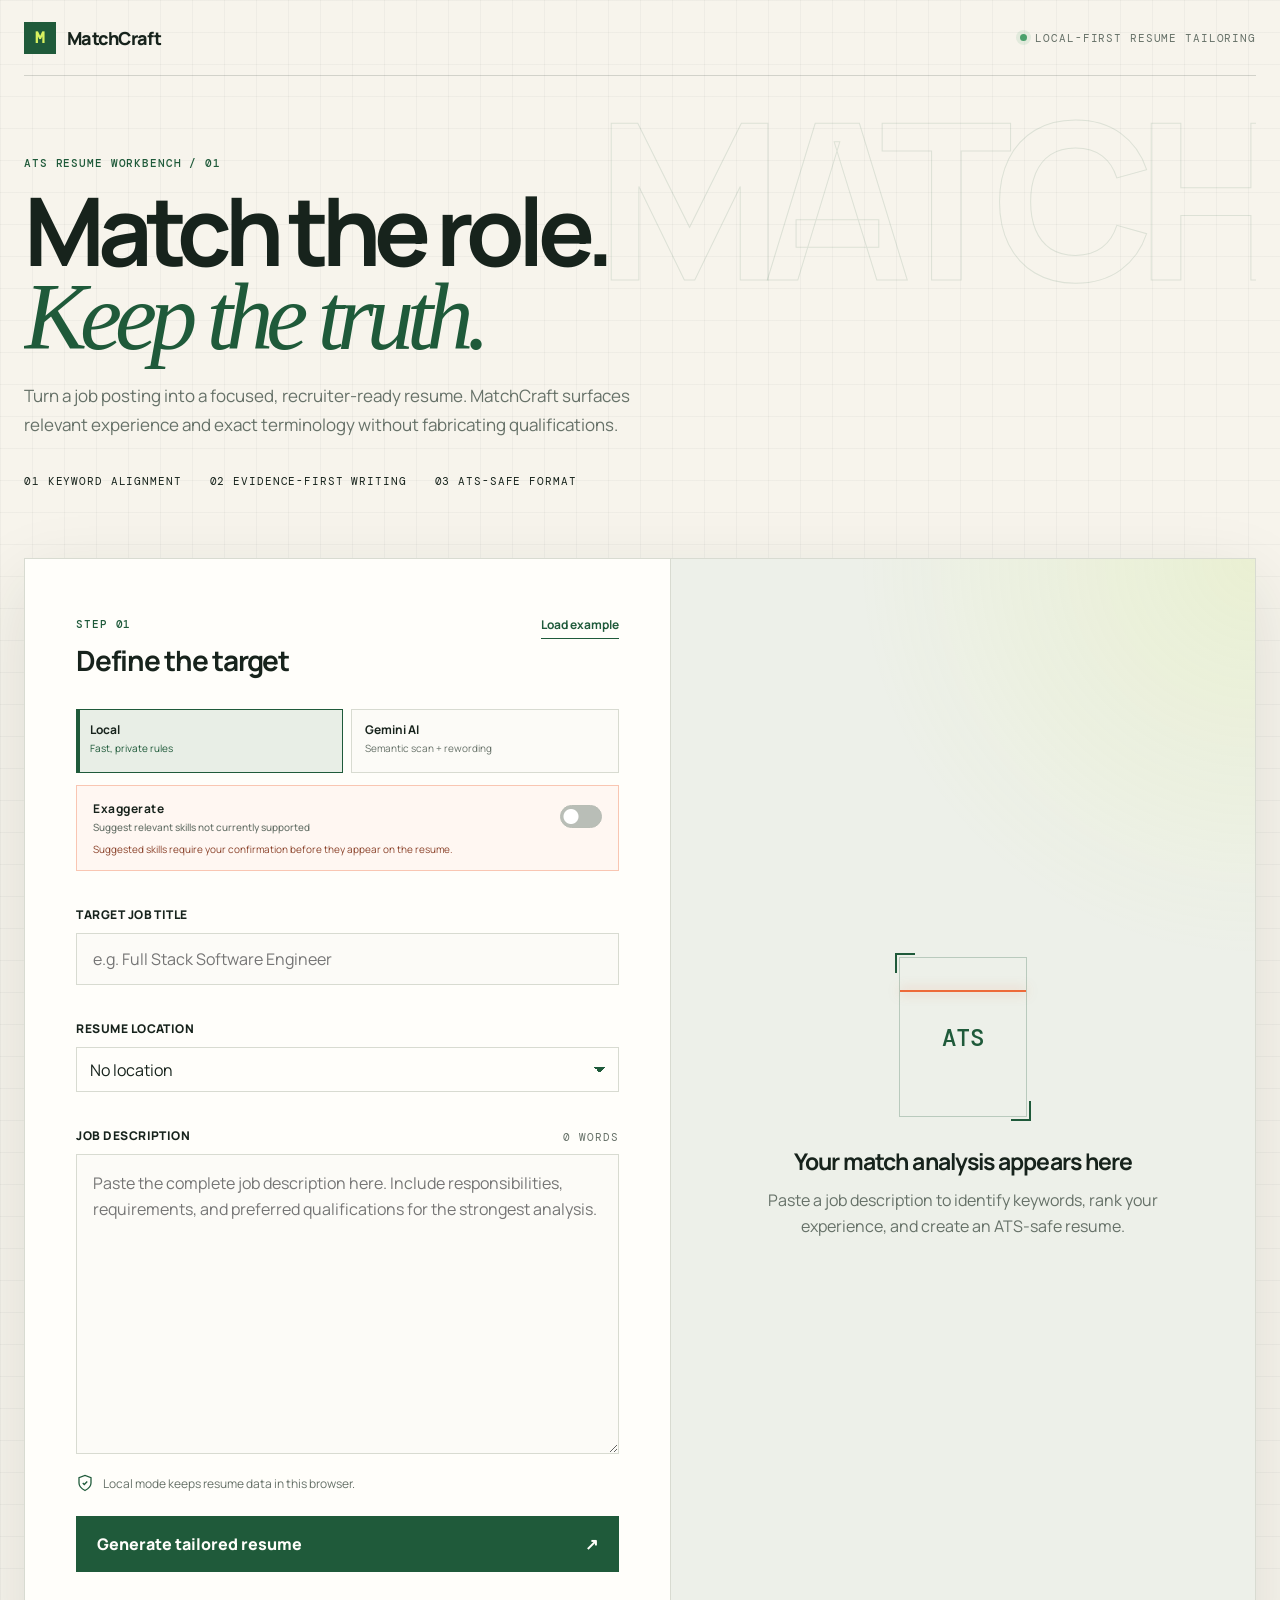
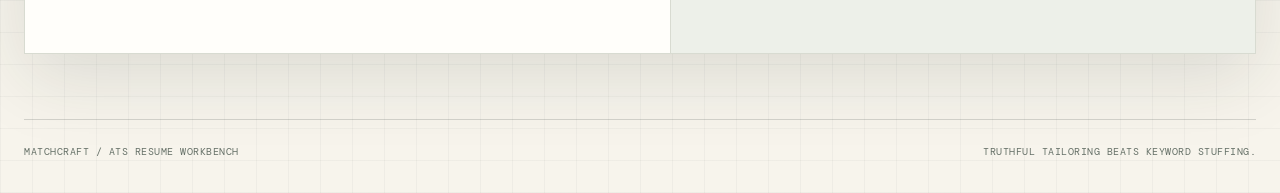
==== index.html @ 311fa711 "skills revamped" ====
<!doctype html>
<html lang="en">
  <head>
    <meta charset="UTF-8" />
    <meta name="viewport" content="width=device-width, initial-scale=1.0" />
    <meta
      name="description"
      content="Create a truthful, ATS-friendly resume tailored to a pasted job description."
    />
    <title>MatchCraft Resume</title>
    <link rel="preconnect" href="https://fonts.googleapis.com" />
    <link rel="preconnect" href="https://fonts.gstatic.com" crossorigin />
    <link
      href="https://fonts.googleapis.com/css2?family=DM+Mono:wght@400;500&family=Manrope:wght@400;500;600;700;800&display=swap"
      rel="stylesheet"
    />
    <link rel="stylesheet" href="styles.css?v=20260619-16" />
  </head>
  <body>
    <header class="site-header">
      <a class="brand" href="#" aria-label="MatchCraft home">
        <span class="brand-mark">M</span>
        <span>MatchCraft</span>
      </a>
      <div class="header-note">
        <span class="status-dot"></span>
        Local-first resume tailoring
      </div>
    </header>

    <main>
      <section class="hero">
        <div class="eyebrow">ATS RESUME WORKBENCH / 01</div>
        <h1>Match the role.<br /><em>Keep the truth.</em></h1>
        <p>
          Turn a job posting into a focused, recruiter-ready resume. MatchCraft
          surfaces relevant experience and exact terminology without fabricating
          qualifications.
        </p>
        <div class="hero-proof" aria-label="Product principles">
          <span>01 Keyword alignment</span>
          <span>02 Evidence-first writing</span>
          <span>03 ATS-safe format</span>
        </div>
      </section>

      <section class="workspace" aria-label="Resume tailoring workspace">
        <aside class="input-panel">
          <div class="panel-heading">
            <div>
              <span class="step-number">STEP 01</span>
              <h2>Define the target</h2>
            </div>
            <button id="loadExample" class="text-button" type="button">
              Load example
            </button>
          </div>

          <div class="mode-selector" role="radiogroup" aria-label="Tailoring mode">
            <button
              class="mode-option active"
              id="localMode"
              type="button"
              role="radio"
              aria-checked="true"
            >
              <strong>Local</strong>
              <span>Fast, private rules</span>
            </button>
            <button
              class="mode-option"
              id="geminiMode"
              type="button"
              role="radio"
              aria-checked="false"
            >
              <strong>Gemini AI</strong>
              <span>Semantic scan + rewording</span>
            </button>
          </div>

          <div class="gemini-settings" id="geminiSettings" hidden>
            <div class="gemini-heading">
              <span>Gemini 3.5 Flash with automatic fallback</span>
              <a
                href="https://aistudio.google.com/app/apikey"
                target="_blank"
                rel="noreferrer"
              >
                Get API key
              </a>
            </div>
            <label for="geminiApiKey">Gemini API key</label>
            <div class="api-key-row">
              <input
                id="geminiApiKey"
                type="password"
                placeholder="Paste your API key"
                autocomplete="off"
              />
              <button id="toggleApiKey" class="key-toggle" type="button">
                Show
              </button>
            </div>
            <p>
              Used for this tab only and sent directly to Google. Do not use
              client-side keys in a publicly deployed app.
            </p>
          </div>

          <div class="exaggerate-control">
            <label class="switch-row" for="exaggerateMode">
              <span>
                <strong>Exaggerate</strong>
                <small>Suggest relevant skills not currently supported</small>
              </span>
              <input
                id="exaggerateMode"
                type="checkbox"
                role="switch"
                aria-describedby="exaggerateNote"
              />
            </label>
            <p id="exaggerateNote">
              Suggested skills require your confirmation before they appear on
              the resume.
            </p>
          </div>

          <label for="targetTitle">Target job title</label>
          <input
            id="targetTitle"
            type="text"
            placeholder="e.g. Full Stack Software Engineer"
            autocomplete="off"
          />

          <label for="resumeLocation">Resume location</label>
          <select id="resumeLocation">
            <option value="">No location</option>
            <option value="Minneapolis, MN">Minneapolis, MN</option>
            <option value="Jordan, MN 55352">Jordan, MN 55352</option>
            <option value="19988 Berkshire Ave. Jordan, MN 55352">
              19988 Berkshire Ave. Jordan, MN 55352
            </option>
          </select>

          <div class="label-row">
            <label for="jobDescription">Job description</label>
            <span id="wordCount">0 words</span>
          </div>
          <textarea
            id="jobDescription"
            placeholder="Paste the complete job description here. Include responsibilities, requirements, and preferred qualifications for the strongest analysis."
          ></textarea>

          <div class="privacy-note">
            <svg viewBox="0 0 24 24" aria-hidden="true">
              <path
                d="M12 22s8-4 8-10V5l-8-3-8 3v7c0 6 8 10 8 10Z"
                fill="none"
                stroke="currentColor"
                stroke-width="1.7"
              />
              <path
                d="m9 12 2 2 4-4"
                fill="none"
                stroke="currentColor"
                stroke-width="1.7"
              />
            </svg>
            <span id="privacyText">Local mode keeps resume data in this browser.</span>
          </div>

          <button id="generateButton" class="primary-button" type="button">
            <span id="generateButtonLabel">Generate tailored resume</span>
            <span aria-hidden="true">↗</span>
          </button>
          <p id="inputError" class="input-error" role="alert"></p>
        </aside>

        <section class="results-panel" id="resultsPanel">
          <div class="empty-state" id="emptyState">
            <div class="scanner">
              <div class="scanner-line"></div>
              <span>ATS</span>
            </div>
            <h2>Your match analysis appears here</h2>
            <p>Paste a job description to identify keywords, rank your experience, and create an ATS-safe resume.</p>
          </div>

          <div class="results-content" id="resultsContent" hidden>
            <div class="results-topbar">
              <div>
                <span class="step-number">STEP 02</span>
                <h2>Match report</h2>
              </div>
              <span class="generated-badge" id="generatedBadge">Generated locally</span>
            </div>

            <div class="score-card">
              <div class="score-ring" id="scoreRing">
                <div>
                  <strong id="scoreValue">0</strong>
                  <span>/ 100</span>
                </div>
              </div>
              <div class="score-copy">
                <span id="scoreLabel" class="score-label">Strong match</span>
                <h3>Estimated ATS alignment</h3>
                <p id="scoreSummary"></p>
              </div>
            </div>

            <div class="metric-grid" id="metricGrid"></div>

            <div class="keyword-section">
              <div class="section-title-row">
                <h3>Keyword coverage</h3>
                <span id="coverageCount"></span>
              </div>
              <div class="keyword-group">
                <span class="keyword-label matched">Matched</span>
                <div class="keyword-list" id="matchedKeywords"></div>
              </div>
              <div class="keyword-group">
                <span class="keyword-label missing">Verify before adding</span>
                <div class="keyword-list" id="missingKeywords"></div>
              </div>
              <p class="truth-note">
                Missing terms are not inserted automatically. Add them only when
                they accurately describe your experience.
              </p>
            </div>

            <div class="stretch-panel" id="stretchPanel" hidden>
              <span class="keyword-label missing">Exaggerate mode</span>
              <h3>Confirm additional skills</h3>
              <p>
                These skills appear in the job description but are not supported
                by the current resume. Select only skills you can truthfully
                discuss in an interview.
              </p>
              <div
                class="stretch-candidates"
                id="stretchCandidates"
                aria-label="Unverified skill suggestions"
              ></div>
              <button id="applyStretchSkills" class="secondary-button" type="button">
                Apply confirmed skills
              </button>
            </div>

            <div class="keyword-database-prompt" id="keywordDatabasePrompt" hidden>
              <div class="database-prompt-heading">
                <div>
                  <span class="keyword-label database">Teach MatchCraft</span>
                  <h3>Add keywords to the database?</h3>
                </div>
                <button
                  id="dismissKeywordPrompt"
                  class="dismiss-button"
                  type="button"
                  aria-label="Dismiss keyword suggestions"
                >
                  &times;
                </button>
              </div>
              <p>
                These terms are not in the current keyword database. Select the
                meaningful skills or tools you want MatchCraft to recognize in
                future job descriptions.
              </p>
              <div
                class="keyword-suggestions"
                id="keywordSuggestions"
                aria-label="Suggested keywords"
              ></div>
              <label class="custom-keyword-label" for="customKeyword">
                Add a different keyword
              </label>
              <div class="custom-keyword-row">
                <input
                  id="customKeyword"
                  type="text"
                  placeholder="e.g. Kubernetes, Azure"
                  autocomplete="off"
                />
                <button id="saveKeywords" class="database-button" type="button">
                  Add selected
                </button>
              </div>
              <p class="database-note">
                Saved only in this browser. Adding a term does not claim it as a
                resume skill.
              </p>
            </div>
          </div>
        </section>
      </section>

      <section class="resume-section" id="resumeSection" hidden>
        <div class="resume-toolbar">
          <div>
            <span class="step-number">STEP 03</span>
            <h2>Review the tailored resume</h2>
            <p>Automatically fills one US Letter page with the most relevant content.</p>
          </div>
          <div class="toolbar-actions">
            <button id="copyButton" class="secondary-button" type="button">
              Copy text
            </button>
            <button id="downloadButton" class="secondary-button" type="button">
              Download .txt
            </button>
            <button id="printButton" class="primary-button compact" type="button">
              Download text PDF
            </button>
          </div>
        </div>
        <article
          id="resumePreview"
          class="resume-paper"
          contenteditable="true"
          spellcheck="true"
          aria-label="Editable tailored resume"
        ></article>
      </section>
    </main>

    <footer>
      <span>MatchCraft / ATS Resume Workbench</span>
      <span>Truthful tailoring beats keyword stuffing.</span>
    </footer>

    <div class="toast" id="toast" role="status" aria-live="polite"></div>

    <script src="app.js?v=20260619-16"></script>
  </body>
</html>
---- styles.css ----
:root {
  --ink: #17231c;
  --muted: #667168;
  --paper: #f7f4ec;
  --white: #fffefa;
  --line: #d8dbd1;
  --green: #1f5a3a;
  --green-bright: #d8f160;
  --orange: #ed6a3a;
  --pale-green: #e8eee6;
  --shadow: 0 24px 70px rgba(27, 43, 33, 0.12);
}

* {
  box-sizing: border-box;
}

html {
  scroll-behavior: smooth;
}

body {
  margin: 0;
  color: var(--ink);
  background:
    linear-gradient(rgba(23, 35, 28, 0.035) 1px, transparent 1px),
    linear-gradient(90deg, rgba(23, 35, 28, 0.035) 1px, transparent 1px),
    var(--paper);
  background-size: 32px 32px;
  font-family: "Manrope", sans-serif;
}

button,
input,
select,
textarea {
  font: inherit;
}

button {
  cursor: pointer;
}

.site-header {
  width: min(1400px, calc(100% - 48px));
  height: 76px;
  margin: 0 auto;
  display: flex;
  align-items: center;
  justify-content: space-between;
  border-bottom: 1px solid rgba(23, 35, 28, 0.16);
}

.brand {
  display: flex;
  align-items: center;
  gap: 11px;
  color: var(--ink);
  text-decoration: none;
  font-size: 18px;
  font-weight: 800;
  letter-spacing: -0.04em;
}

.brand-mark {
  width: 32px;
  height: 32px;
  display: grid;
  place-items: center;
  color: var(--green-bright);
  background: var(--green);
  font-family: "DM Mono", monospace;
  font-size: 16px;
}

.header-note,
.eyebrow,
.step-number,
.hero-proof,
.generated-badge,
.keyword-label,
.section-title-row span,
.label-row span {
  font-family: "DM Mono", monospace;
  font-size: 11px;
  letter-spacing: 0.08em;
  text-transform: uppercase;
}

select {
  width: 100%;
  height: 45px;
  padding: 0 42px 0 13px;
  color: var(--ink);
  background:
    linear-gradient(45deg, transparent 50%, var(--green) 50%) calc(100% - 18px) 19px / 6px 6px no-repeat,
    linear-gradient(135deg, var(--green) 50%, transparent 50%) calc(100% - 12px) 19px / 6px 6px no-repeat,
    var(--white);
  border: 1px solid var(--line);
  border-radius: 0;
  appearance: none;
}

select:focus {
  outline: 2px solid rgba(31, 90, 58, 0.22);
  outline-offset: 1px;
  border-color: var(--green);
}

.header-note {
  display: flex;
  align-items: center;
  gap: 8px;
  color: var(--muted);
}

.status-dot {
  width: 7px;
  height: 7px;
  border-radius: 50%;
  background: #4aa06b;
  box-shadow: 0 0 0 4px rgba(74, 160, 107, 0.12);
}

main {
  width: min(1400px, calc(100% - 48px));
  margin: 0 auto;
}

.hero {
  position: relative;
  padding: 80px 0 70px;
  overflow: hidden;
}

.hero::after {
  content: "MATCH";
  position: absolute;
  right: -20px;
  top: 12px;
  z-index: -1;
  color: transparent;
  -webkit-text-stroke: 1px rgba(31, 90, 58, 0.12);
  font-size: clamp(100px, 17vw, 250px);
  font-weight: 800;
  letter-spacing: -0.09em;
  line-height: 1;
}

.eyebrow,
.step-number {
  color: var(--green);
  font-weight: 500;
}

.hero h1 {
  max-width: 850px;
  margin: 18px 0 22px;
  font-size: clamp(55px, 7.4vw, 112px);
  line-height: 0.88;
  letter-spacing: -0.075em;
}

.hero h1 em {
  color: var(--green);
  font-family: Georgia, serif;
  font-weight: 400;
}

.hero > p {
  max-width: 660px;
  margin: 0;
  color: var(--muted);
  font-size: 17px;
  line-height: 1.7;
}

.hero-proof {
  display: flex;
  gap: 28px;
  margin-top: 35px;
  color: var(--ink);
}

.workspace {
  display: grid;
  grid-template-columns: minmax(0, 1.05fr) minmax(430px, 0.95fr);
  min-height: 700px;
  background: var(--white);
  border: 1px solid var(--line);
  box-shadow: var(--shadow);
}

.input-panel,
.results-panel {
  padding: clamp(28px, 4vw, 58px);
}

.input-panel {
  border-right: 1px solid var(--line);
}

.panel-heading,
.results-topbar,
.section-title-row,
.label-row,
.resume-toolbar {
  display: flex;
  align-items: flex-start;
  justify-content: space-between;
  gap: 20px;
}

h2,
h3,
p {
  margin-top: 0;
}

.panel-heading h2,
.results-topbar h2,
.resume-toolbar h2 {
  margin: 8px 0 0;
  font-size: 28px;
  letter-spacing: -0.045em;
}

.text-button {
  padding: 5px 0;
  border: 0;
  border-bottom: 1px solid var(--green);
  color: var(--green);
  background: transparent;
  font-size: 12px;
  font-weight: 700;
}

.mode-selector {
  display: grid;
  grid-template-columns: 1fr 1fr;
  gap: 8px;
  margin-top: 30px;
}

.mode-option {
  min-height: 64px;
  padding: 11px 13px;
  display: flex;
  align-items: flex-start;
  flex-direction: column;
  gap: 3px;
  color: var(--muted);
  text-align: left;
  background: #fcfbf7;
  border: 1px solid var(--line);
}

.mode-option strong {
  color: var(--ink);
  font-size: 12px;
}

.mode-option span {
  font-size: 10px;
}

.mode-option.active {
  color: var(--green);
  background: var(--pale-green);
  border-color: var(--green);
  box-shadow: inset 3px 0 0 var(--green);
}

.gemini-settings {
  margin-top: 12px;
  padding: 16px;
  background: #eef2e9;
  border: 1px solid var(--line);
}

.gemini-heading {
  display: flex;
  align-items: center;
  justify-content: space-between;
  font-family: "DM Mono", monospace;
  font-size: 10px;
  letter-spacing: 0.06em;
  text-transform: uppercase;
}

.gemini-heading a {
  color: var(--green);
}

.gemini-settings label {
  margin-top: 15px;
}

.gemini-settings p {
  margin: 8px 0 0;
  color: var(--muted);
  font-size: 10px;
  line-height: 1.5;
}

.api-key-row {
  display: grid;
  grid-template-columns: 1fr auto;
}

.api-key-row input {
  height: 45px;
}

.key-toggle {
  min-width: 60px;
  color: var(--green);
  background: var(--white);
  border: 1px solid var(--line);
  border-left: 0;
  font-size: 10px;
  font-weight: 800;
  text-transform: uppercase;
}

.exaggerate-control {
  margin-top: 12px;
  padding: 14px 16px;
  background: #fff7f2;
  border: 1px solid rgba(237, 106, 58, 0.35);
}

.switch-row {
  margin: 0;
  display: flex;
  align-items: center;
  justify-content: space-between;
  gap: 18px;
  text-transform: none;
}

.switch-row span {
  display: grid;
  gap: 3px;
}

.switch-row strong {
  color: var(--ink);
  font-size: 12px;
}

.switch-row small {
  color: var(--muted);
  font-size: 10px;
  font-weight: 500;
  letter-spacing: 0;
}

.switch-row input {
  width: 42px;
  height: 23px;
  margin: 0;
  appearance: none;
  flex: 0 0 auto;
  border-radius: 999px;
  border: 1px solid #b8bdb5;
  background: #d8dcd5;
  box-shadow: inset 0 0 0 3px #fff;
  transition: background 140ms ease, border-color 140ms ease;
}

.switch-row input:checked {
  border-color: var(--orange);
  background:
    radial-gradient(circle at calc(100% - 10px) 50%, white 0 7px, transparent 8px),
    var(--orange);
  box-shadow: none;
}

.switch-row input:not(:checked) {
  background:
    radial-gradient(circle at 10px 50%, white 0 7px, transparent 8px),
    #b9beb7;
  box-shadow: none;
}

.exaggerate-control > p {
  margin: 8px 0 0;
  color: #8b432b;
  font-size: 10px;
  line-height: 1.45;
}

.primary-button:disabled {
  cursor: wait;
  opacity: 0.65;
  transform: none;
  box-shadow: none;
}

label {
  display: block;
  margin: 35px 0 10px;
  font-size: 12px;
  font-weight: 800;
  letter-spacing: 0.04em;
  text-transform: uppercase;
}

.label-row {
  align-items: end;
}

.label-row span {
  padding-bottom: 10px;
  color: var(--muted);
}

input,
textarea {
  width: 100%;
  border: 1px solid var(--line);
  border-radius: 0;
  outline: none;
  color: var(--ink);
  background: #fcfbf7;
  transition: border-color 160ms ease, box-shadow 160ms ease;
}

input {
  height: 52px;
  padding: 0 16px;
}

textarea {
  min-height: 300px;
  padding: 16px;
  resize: vertical;
  line-height: 1.6;
}

input:focus,
textarea:focus {
  border-color: var(--green);
  box-shadow: 0 0 0 3px rgba(31, 90, 58, 0.09);
}

.privacy-note {
  display: flex;
  align-items: center;
  gap: 9px;
  margin: 15px 0 24px;
  color: var(--muted);
  font-size: 12px;
}

.privacy-note svg {
  width: 18px;
  color: var(--green);
}

.primary-button,
.secondary-button {
  border: 1px solid var(--ink);
  font-weight: 800;
  transition: transform 150ms ease, box-shadow 150ms ease, background 150ms ease;
}

.primary-button {
  width: 100%;
  min-height: 56px;
  padding: 0 20px;
  display: flex;
  align-items: center;
  justify-content: space-between;
  color: var(--white);
  background: var(--green);
  border-color: var(--green);
}

.primary-button:hover,
.secondary-button:hover {
  transform: translateY(-2px);
  box-shadow: 5px 5px 0 var(--green-bright);
}

.primary-button.compact {
  width: auto;
  min-height: 45px;
  gap: 12px;
}

.input-error {
  min-height: 20px;
  margin: 10px 0 0;
  color: #a53023;
  font-size: 12px;
}

.results-panel {
  position: relative;
  background:
    radial-gradient(circle at 100% 0, rgba(216, 241, 96, 0.16), transparent 32%),
    #edf0e9;
}

.empty-state {
  height: 100%;
  min-height: 580px;
  display: flex;
  flex-direction: column;
  align-items: center;
  justify-content: center;
  text-align: center;
}

.empty-state h2 {
  margin: 28px 0 10px;
  font-size: 23px;
  letter-spacing: -0.04em;
}

.empty-state p {
  max-width: 390px;
  color: var(--muted);
  line-height: 1.65;
}

.scanner {
  position: relative;
  width: 128px;
  height: 160px;
  display: grid;
  place-items: center;
  border: 1px solid rgba(31, 90, 58, 0.25);
  color: var(--green);
  background:
    linear-gradient(90deg, transparent 49%, rgba(31, 90, 58, 0.08) 50%, transparent 51%),
    linear-gradient(transparent 49%, rgba(31, 90, 58, 0.08) 50%, transparent 51%);
  background-size: 24px 24px;
  font-family: "DM Mono", monospace;
  font-size: 24px;
  font-weight: 500;
}

.scanner::before,
.scanner::after {
  content: "";
  position: absolute;
  width: 18px;
  height: 18px;
  border-color: var(--green);
}

.scanner::before {
  left: -5px;
  top: -5px;
  border-left: 2px solid;
  border-top: 2px solid;
}

.scanner::after {
  right: -5px;
  bottom: -5px;
  border-right: 2px solid;
  border-bottom: 2px solid;
}

.scanner-line {
  position: absolute;
  left: 0;
  top: 20%;
  width: 100%;
  height: 2px;
  background: var(--orange);
  box-shadow: 0 0 12px rgba(237, 106, 58, 0.5);
  animation: scan 2.4s ease-in-out infinite alternate;
}

@keyframes scan {
  to {
    top: 80%;
  }
}

.generated-badge {
  padding: 7px 9px;
  color: var(--green);
  border: 1px solid rgba(31, 90, 58, 0.3);
}

.score-card {
  margin: 32px 0 20px;
  padding: 22px;
  display: flex;
  align-items: center;
  gap: 24px;
  background: var(--white);
  border: 1px solid var(--line);
}

.score-ring {
  --score: 0;
  position: relative;
  flex: 0 0 112px;
  width: 112px;
  height: 112px;
  display: grid;
  place-items: center;
  border-radius: 50%;
  background: conic-gradient(var(--green) calc(var(--score) * 1%), #dde2d8 0);
}

.score-ring::before {
  content: "";
  position: absolute;
  width: 88px;
  height: 88px;
  border-radius: 50%;
  background: var(--white);
}

.score-ring div {
  z-index: 1;
  display: flex;
  align-items: baseline;
}

.score-ring strong {
  font-size: 34px;
  letter-spacing: -0.06em;
}

.score-ring span {
  color: var(--muted);
  font-size: 11px;
}

.score-label {
  display: inline-block;
  margin-bottom: 8px;
  padding: 4px 8px;
  color: var(--green);
  background: var(--green-bright);
  font-family: "DM Mono", monospace;
  font-size: 10px;
  font-weight: 500;
  text-transform: uppercase;
}

.score-copy h3 {
  margin-bottom: 7px;
  font-size: 18px;
}

.score-copy p {
  margin: 0;
  color: var(--muted);
  font-size: 12px;
  line-height: 1.55;
}

.metric-grid {
  display: grid;
  grid-template-columns: 1fr 1fr;
  gap: 10px;
}

.metric {
  padding: 16px;
  background: rgba(255, 254, 250, 0.72);
  border: 1px solid var(--line);
}

.metric-top {
  display: flex;
  align-items: center;
  justify-content: space-between;
  margin-bottom: 10px;
  font-size: 11px;
  font-weight: 800;
}

.metric-bar {
  height: 4px;
  overflow: hidden;
  background: #dce0d8;
}

.metric-bar span {
  display: block;
  height: 100%;
  background: var(--green);
}

.keyword-section {
  margin-top: 30px;
}

.section-title-row {
  align-items: center;
}

.section-title-row h3 {
  margin-bottom: 0;
  font-size: 16px;
}

.section-title-row span {
  color: var(--muted);
}

.keyword-group {
  margin-top: 18px;
}

.keyword-label {
  display: block;
  margin-bottom: 9px;
}

.keyword-label.matched {
  color: var(--green);
}

.keyword-label.missing {
  color: #a64b2b;
}

.keyword-list {
  display: flex;
  flex-wrap: wrap;
  gap: 7px;
}

.keyword-chip {
  padding: 6px 9px;
  color: var(--ink);
  background: var(--white);
  border: 1px solid var(--line);
  font-family: "DM Mono", monospace;
  font-size: 10px;
}

.keyword-chip.missing {
  color: #8b432b;
  border-color: rgba(237, 106, 58, 0.4);
  background: #fff7f2;
}

.truth-note {
  margin: 18px 0 0;
  color: var(--muted);
  font-size: 11px;
  line-height: 1.6;
}

.stretch-panel {
  margin-top: 24px;
  padding: 18px;
  background: #fff7f2;
  border: 1px solid rgba(237, 106, 58, 0.42);
}

.stretch-panel h3 {
  margin: 6px 0 8px;
  font-size: 16px;
}

.stretch-panel > p {
  margin: 0 0 14px;
  color: var(--muted);
  font-size: 11px;
  line-height: 1.55;
}

.stretch-candidates {
  margin-bottom: 14px;
  display: flex;
  flex-wrap: wrap;
  gap: 8px;
}

.stretch-option {
  position: relative;
  margin: 0;
  text-transform: none;
}

.stretch-option input {
  position: absolute;
  width: 1px;
  height: 1px;
  opacity: 0;
}

.stretch-option span {
  display: block;
  padding: 7px 10px;
  color: #8b432b;
  background: white;
  border: 1px solid rgba(237, 106, 58, 0.4);
  font-family: "DM Mono", monospace;
  font-size: 10px;
}

.stretch-option input:checked + span {
  color: white;
  background: #a64b2b;
  border-color: #a64b2b;
}

.stretch-option input:focus-visible + span {
  outline: 2px solid var(--orange);
  outline-offset: 2px;
}

.keyword-database-prompt {
  margin-top: 28px;
  padding: 20px;
  color: var(--white);
  background: var(--green);
  border: 1px solid var(--green);
  box-shadow: 5px 5px 0 var(--green-bright);
}

.database-prompt-heading {
  display: flex;
  align-items: flex-start;
  justify-content: space-between;
  gap: 20px;
}

.database-prompt-heading h3 {
  margin: 6px 0 0;
  font-size: 17px;
}

.keyword-label.database {
  color: var(--green-bright);
}

.dismiss-button {
  padding: 0;
  color: var(--white);
  background: transparent;
  border: 0;
  font-family: "DM Mono", monospace;
  font-size: 25px;
  line-height: 1;
}

.keyword-database-prompt > p {
  margin: 12px 0 16px;
  color: rgba(255, 254, 250, 0.75);
  font-size: 11px;
  line-height: 1.6;
}

.keyword-suggestions {
  display: flex;
  flex-wrap: wrap;
  gap: 8px;
}

.keyword-option {
  position: relative;
  display: block;
  margin: 0;
}

.keyword-option input {
  position: absolute;
  width: 1px;
  height: 1px;
  opacity: 0;
}

.keyword-option span {
  display: block;
  padding: 7px 10px;
  color: var(--white);
  background: rgba(255, 255, 255, 0.08);
  border: 1px solid rgba(255, 255, 255, 0.28);
  font-family: "DM Mono", monospace;
  font-size: 10px;
  transition: color 140ms ease, background 140ms ease, border-color 140ms ease;
}

.keyword-option input:checked + span {
  color: var(--ink);
  background: var(--green-bright);
  border-color: var(--green-bright);
}

.keyword-option input:focus-visible + span {
  outline: 2px solid var(--white);
  outline-offset: 2px;
}

.custom-keyword-label {
  margin: 18px 0 7px;
  color: rgba(255, 254, 250, 0.76);
  font-size: 10px;
}

.custom-keyword-row {
  display: grid;
  grid-template-columns: 1fr auto;
  gap: 8px;
}

.custom-keyword-row input {
  height: 42px;
  color: var(--ink);
  background: var(--white);
}

.database-button {
  min-height: 42px;
  padding: 0 14px;
  color: var(--ink);
  background: var(--green-bright);
  border: 1px solid var(--green-bright);
  font-size: 11px;
  font-weight: 800;
}

.keyword-database-prompt .database-note {
  margin: 10px 0 0;
  font-size: 10px;
}

.resume-section {
  padding: 100px 0 40px;
}

.resume-toolbar {
  margin-bottom: 24px;
  align-items: end;
}

.resume-toolbar p {
  margin: 7px 0 0;
  color: var(--muted);
  font-size: 13px;
}

.toolbar-actions {
  display: flex;
  gap: 10px;
}

.secondary-button {
  min-height: 45px;
  padding: 0 17px;
  color: var(--ink);
  background: var(--white);
}

.resume-paper {
  width: min(8.5in, 100%);
  height: 11in;
  margin: 0 auto;
  padding: 0.45in 0.5in;
  overflow: visible;
  outline: none;
  color: #111;
  background: white;
  border: 1px solid #d7d7d7;
  box-shadow: var(--shadow);
  font-family: Arial, sans-serif;
  font-size: 9.5pt;
  line-height: 1.22;
}

.resume-paper:focus {
  box-shadow: 0 0 0 3px rgba(31, 90, 58, 0.18), var(--shadow);
}

.resume-name {
  margin: 0;
  text-align: center;
  font-size: 19pt;
  letter-spacing: 0.02em;
  text-transform: uppercase;
}

.resume-contact {
  margin: 2px 0 7px;
  text-align: center;
  font-size: 8.5pt;
}

.resume-paper h2 {
  margin: 7px 0 2px;
  padding-bottom: 1px;
  border-bottom: 1.5px solid #111;
  font-size: 10pt;
  letter-spacing: 0.05em;
  text-transform: uppercase;
}

.resume-paper .projects-note {
  font-size: 7.5pt;
  font-weight: 400;
  letter-spacing: 0;
  text-transform: none;
}

.resume-paper h3 {
  margin: 3px 0 0;
  display: flex;
  justify-content: space-between;
  gap: 16px;
  font-size: 9.5pt;
}

.resume-paper .subline {
  margin: 0 0 1px;
  display: flex;
  justify-content: space-between;
  font-style: italic;
}

.resume-paper ul {
  margin: 1px 0 3px 15px;
  padding: 0;
}

.resume-paper li {
  margin-bottom: 1px;
}

.resume-paper .skills-line,
.resume-paper .summary {
  margin: 1px 0;
}

.resume-entry,
.optional-section {
  break-inside: avoid;
  page-break-inside: avoid;
}

.resume-overflow {
  outline: 2px solid #a64b2b;
}

.resume-section.is-fitting {
  visibility: hidden;
}

.resume-paper.resume-density-compact {
  padding: 0.4in 0.45in;
  font-size: 9.25pt;
  line-height: 1.18;
}

.resume-paper.resume-density-compact h2 {
  margin-top: 6px;
}

.resume-paper.resume-density-compact ul {
  margin-bottom: 2px;
}

.resume-paper.resume-density-emergency {
  padding: 0.35in 0.42in;
  font-size: 8.75pt;
  line-height: 1.15;
}

.resume-paper.resume-density-emergency .resume-name {
  font-size: 18pt;
}

.resume-paper.resume-density-emergency h2 {
  margin-top: 5px;
  font-size: 9.5pt;
}

.resume-paper.resume-density-emergency h3 {
  font-size: 9pt;
}

footer {
  width: min(1400px, calc(100% - 48px));
  margin: 65px auto 0;
  padding: 25px 0 35px;
  display: flex;
  justify-content: space-between;
  color: var(--muted);
  border-top: 1px solid rgba(23, 35, 28, 0.16);
  font-family: "DM Mono", monospace;
  font-size: 10px;
  letter-spacing: 0.05em;
  text-transform: uppercase;
}

.toast {
  position: fixed;
  right: 24px;
  bottom: 24px;
  z-index: 10;
  padding: 13px 18px;
  color: var(--white);
  background: var(--ink);
  box-shadow: 4px 4px 0 var(--green-bright);
  transform: translateY(120px);
  opacity: 0;
  transition: transform 220ms ease, opacity 220ms ease;
}

.toast.show {
  transform: translateY(0);
  opacity: 1;
}

[hidden] {
  display: none !important;
}

@media (max-width: 900px) {
  .workspace {
    grid-template-columns: 1fr;
  }

  .input-panel {
    border-right: 0;
    border-bottom: 1px solid var(--line);
  }

  .hero-proof {
    flex-wrap: wrap;
  }

  .resume-toolbar {
    align-items: flex-start;
    flex-direction: column;
  }
}

@media (max-width: 620px) {
  .site-header,
  main,
  footer {
    width: min(100% - 28px, 1400px);
  }

  .header-note {
    display: none;
  }

  .hero {
    padding: 58px 0 48px;
  }

  .hero h1 {
    font-size: 53px;
  }

  .hero-proof {
    gap: 12px 20px;
  }

  .input-panel,
  .results-panel {
    padding: 26px 20px;
  }

  .score-card {
    align-items: flex-start;
    flex-direction: column;
  }

  .custom-keyword-row {
    grid-template-columns: 1fr;
  }

  .metric-grid {
    grid-template-columns: 1fr;
  }

  .toolbar-actions {
    width: 100%;
    flex-wrap: wrap;
  }

  .secondary-button,
  .primary-button.compact {
    flex: 1 1 140px;
  }

  .resume-paper {
    height: auto;
    min-height: auto;
    padding: 38px 26px;
    overflow: visible;
    font-size: 9.5pt;
  }

  footer {
    gap: 14px;
    flex-direction: column;
  }
}

@media print {
  @page {
    size: letter;
    margin: 0;
  }

  body {
    background: white;
  }

  .site-header,
  .hero,
  .workspace,
  .resume-toolbar,
  footer,
  .toast {
    display: none !important;
  }

  main,
  .resume-section {
    width: 100%;
    margin: 0;
    padding: 0;
    border: 0;
    box-shadow: none;
  }

  .resume-section {
    display: block !important;
  }

  .resume-paper {
    width: 8.5in;
    height: 11in;
    min-height: 11in;
    max-height: 11in;
    padding: 0.45in 0.5in;
    overflow: visible;
    border: 0;
    box-shadow: none;
  }

  .resume-paper.resume-density-compact {
    padding: 0.4in 0.45in;
  }

  .resume-paper.resume-density-emergency {
    padding: 0.35in 0.42in;
  }

  .resume-paper h2,
  .resume-paper h3,
  .resume-paper .subline {
    break-after: avoid;
    page-break-after: avoid;
  }

  .resume-paper li {
    break-inside: avoid;
    page-break-inside: avoid;
  }
}
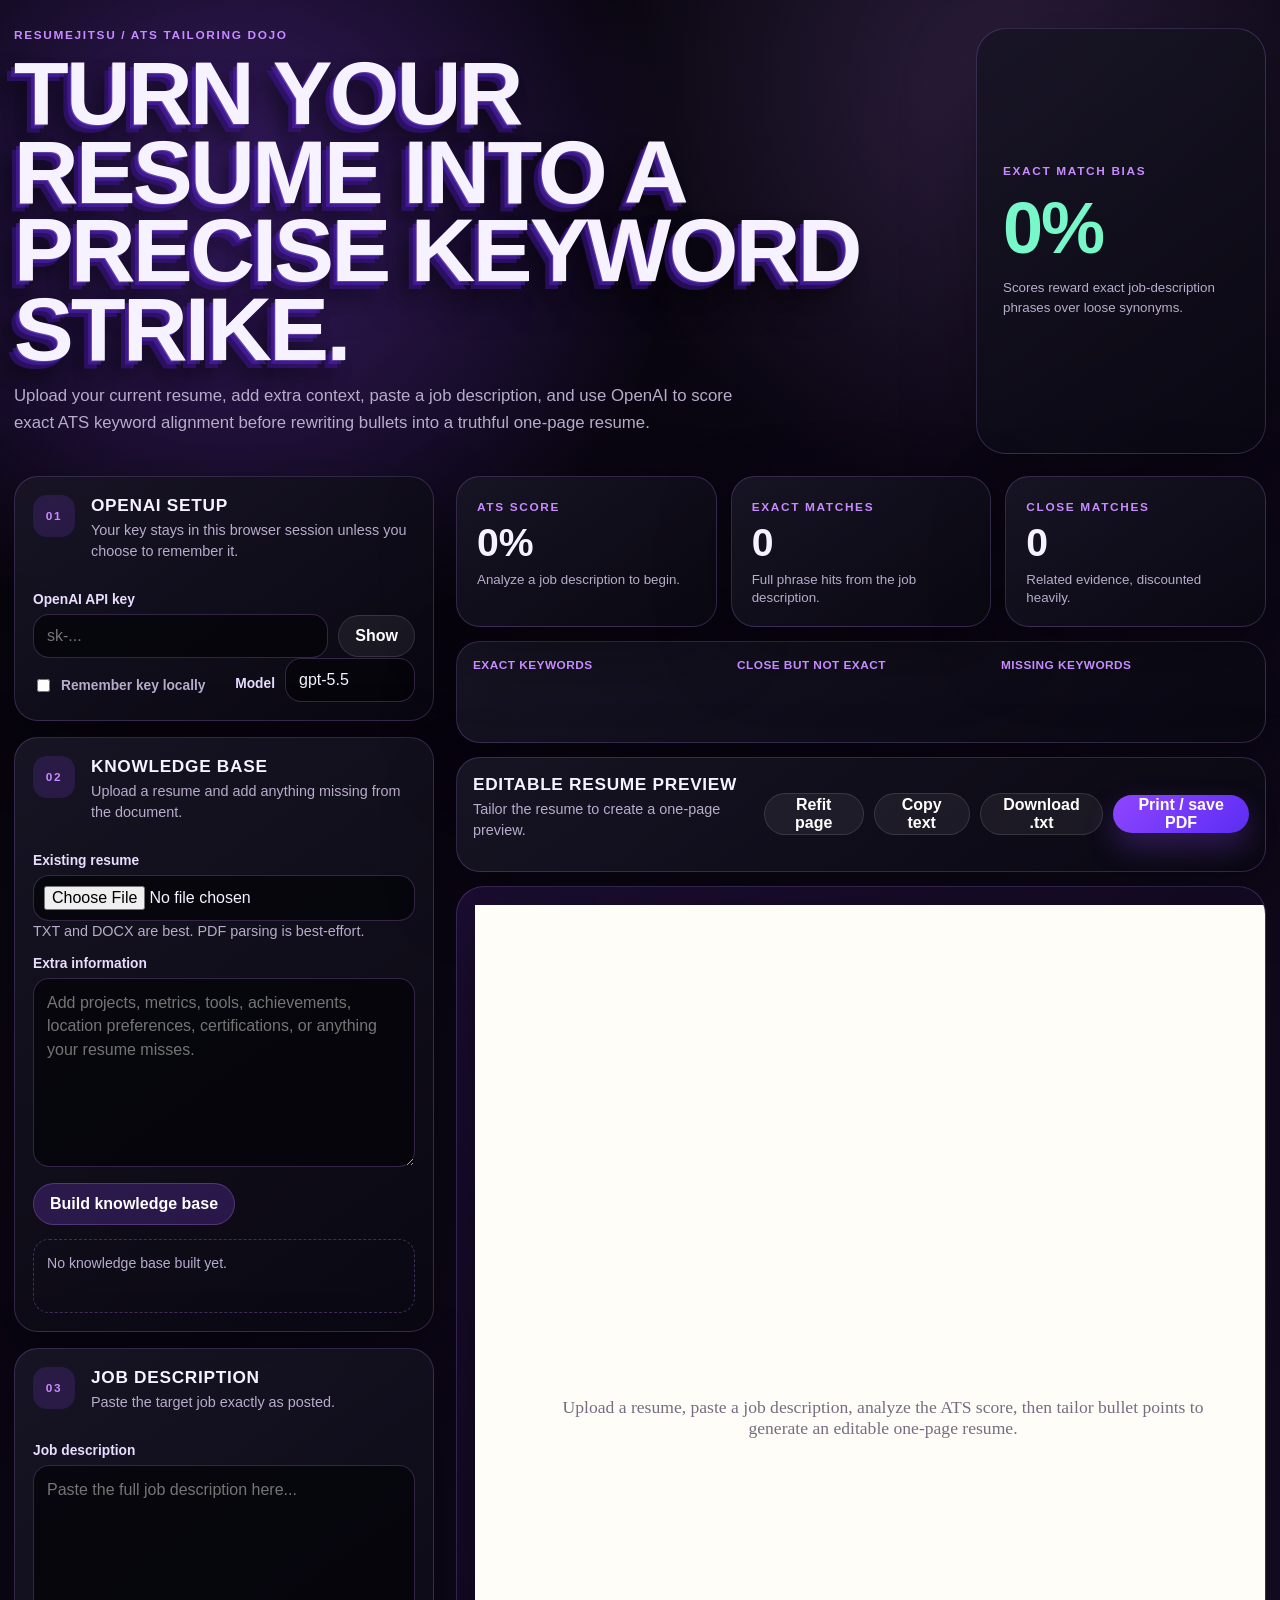
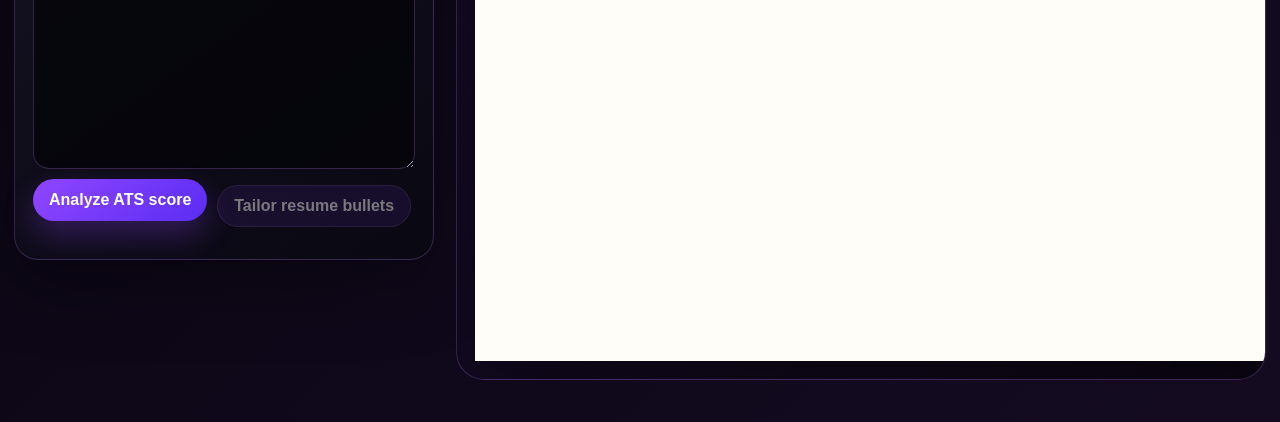
==== commit 67e5c9cc: "basic webpage bones complete" ====
--- a/index.html
+++ b/index.html
@@ -5,336 +5,175 @@
     <meta name="viewport" content="width=device-width, initial-scale=1.0" />
     <meta
       name="description"
-      content="Create a truthful, ATS-friendly resume tailored to a pasted job description."
+      content="ResumeJitsu turns an uploaded resume and pasted job description into an editable, ATS-focused one-page resume."
     />
-    <title>MatchCraft Resume</title>
-    <link rel="preconnect" href="https://fonts.googleapis.com" />
-    <link rel="preconnect" href="https://fonts.gstatic.com" crossorigin />
-    <link
-      href="https://fonts.googleapis.com/css2?family=DM+Mono:wght@400;500&family=Manrope:wght@400;500;600;700;800&display=swap"
-      rel="stylesheet"
-    />
-    <link rel="stylesheet" href="styles.css?v=20260619-16" />
+    <title>ResumeJitsu</title>
+    <link rel="stylesheet" href="styles.css" />
   </head>
   <body>
-    <header class="site-header">
-      <a class="brand" href="#" aria-label="MatchCraft home">
-        <span class="brand-mark">M</span>
-        <span>MatchCraft</span>
-      </a>
-      <div class="header-note">
-        <span class="status-dot"></span>
-        Local-first resume tailoring
-      </div>
-    </header>
-
-    <main>
+    <main class="shell">
       <section class="hero">
-        <div class="eyebrow">ATS RESUME WORKBENCH / 01</div>
-        <h1>Match the role.<br /><em>Keep the truth.</em></h1>
-        <p>
-          Turn a job posting into a focused, recruiter-ready resume. MatchCraft
-          surfaces relevant experience and exact terminology without fabricating
-          qualifications.
-        </p>
-        <div class="hero-proof" aria-label="Product principles">
-          <span>01 Keyword alignment</span>
-          <span>02 Evidence-first writing</span>
-          <span>03 ATS-safe format</span>
+        <div>
+          <p class="eyebrow">ResumeJitsu / ATS tailoring dojo</p>
+          <h1>Turn your resume into a precise keyword strike.</h1>
+          <p class="hero-copy">
+            Upload your current resume, add extra context, paste a job description,
+            and use OpenAI to score exact ATS keyword alignment before rewriting
+            bullets into a truthful one-page resume.
+          </p>
+        </div>
+        <div class="hero-card">
+          <span>Exact match bias</span>
+          <strong id="heroScore">0%</strong>
+          <small>Scores reward exact job-description phrases over loose synonyms.</small>
         </div>
       </section>
 
-      <section class="workspace" aria-label="Resume tailoring workspace">
-        <aside class="input-panel">
-          <div class="panel-heading">
-            <div>
-              <span class="step-number">STEP 01</span>
-              <h2>Define the target</h2>
+      <section class="grid">
+        <aside class="control-panel">
+          <div class="panel-block">
+            <div class="block-heading">
+              <span class="step">01</span>
+              <div>
+                <h2>OpenAI Setup</h2>
+                <p>Your key stays in this browser session unless you choose to remember it.</p>
+              </div>
             </div>
-            <button id="loadExample" class="text-button" type="button">
-              Load example
-            </button>
+            <label for="apiKey">OpenAI API key</label>
+            <div class="secret-row">
+              <input id="apiKey" type="password" autocomplete="off" placeholder="sk-..." />
+              <button id="toggleKey" type="button" class="ghost-button">Show</button>
+            </div>
+            <div class="inline-row">
+              <label class="checkline">
+                <input id="rememberKey" type="checkbox" />
+                Remember key locally
+              </label>
+              <label for="model">Model</label>
+              <input id="model" type="text" value="gpt-5.5" />
+            </div>
           </div>
 
-          <div class="mode-selector" role="radiogroup" aria-label="Tailoring mode">
-            <button
-              class="mode-option active"
-              id="localMode"
-              type="button"
-              role="radio"
-              aria-checked="true"
-            >
-              <strong>Local</strong>
-              <span>Fast, private rules</span>
+          <div class="panel-block">
+            <div class="block-heading">
+              <span class="step">02</span>
+              <div>
+                <h2>Knowledge Base</h2>
+                <p>Upload a resume and add anything missing from the document.</p>
+              </div>
+            </div>
+            <label for="resumeFile">Existing resume</label>
+            <input id="resumeFile" type="file" accept=".txt,.md,.docx,.pdf" />
+            <p id="fileStatus" class="muted">TXT and DOCX are best. PDF parsing is best-effort.</p>
+
+            <label for="extraInfo">Extra information</label>
+            <textarea
+              id="extraInfo"
+              rows="7"
+              placeholder="Add projects, metrics, tools, achievements, location preferences, certifications, or anything your resume misses."
+            ></textarea>
+            <button id="buildKnowledge" type="button" class="secondary-button">
+              Build knowledge base
             </button>
-            <button
-              class="mode-option"
-              id="geminiMode"
-              type="button"
-              role="radio"
-              aria-checked="false"
-            >
-              <strong>Gemini AI</strong>
-              <span>Semantic scan + rewording</span>
-            </button>
+            <div id="knowledgePreview" class="knowledge-preview" aria-live="polite">
+              No knowledge base built yet.
+            </div>
           </div>
 
-          <div class="gemini-settings" id="geminiSettings" hidden>
-            <div class="gemini-heading">
-              <span>Gemini 3.5 Flash with automatic fallback</span>
-              <a
-                href="https://aistudio.google.com/app/apikey"
-                target="_blank"
-                rel="noreferrer"
-              >
-                Get API key
-              </a>
+          <div class="panel-block">
+            <div class="block-heading">
+              <span class="step">03</span>
+              <div>
+                <h2>Job Description</h2>
+                <p>Paste the target job exactly as posted.</p>
+              </div>
             </div>
-            <label for="geminiApiKey">Gemini API key</label>
-            <div class="api-key-row">
-              <input
-                id="geminiApiKey"
-                type="password"
-                placeholder="Paste your API key"
-                autocomplete="off"
-              />
-              <button id="toggleApiKey" class="key-toggle" type="button">
-                Show
+            <label for="jobDescription">Job description</label>
+            <textarea
+              id="jobDescription"
+              rows="12"
+              placeholder="Paste the full job description here..."
+            ></textarea>
+            <div class="button-row">
+              <button id="analyzeButton" type="button" class="primary-button">
+                Analyze ATS score
+              </button>
+              <button id="tailorButton" type="button" class="secondary-button" disabled>
+                Tailor resume bullets
               </button>
             </div>
-            <p>
-              Used for this tab only and sent directly to Google. Do not use
-              client-side keys in a publicly deployed app.
-            </p>
+            <p id="statusLine" class="status-line" role="status"></p>
+          </div>
+        </aside>
+
+        <section class="workspace">
+          <div class="scoreboard">
+            <article>
+              <span>ATS score</span>
+              <strong id="atsScore">0%</strong>
+              <small id="scoreNote">Analyze a job description to begin.</small>
+            </article>
+            <article>
+              <span>Exact matches</span>
+              <strong id="exactCount">0</strong>
+              <small>Full phrase hits from the job description.</small>
+            </article>
+            <article>
+              <span>Close matches</span>
+              <strong id="closeCount">0</strong>
+              <small>Related evidence, discounted heavily.</small>
+            </article>
           </div>
 
-          <div class="exaggerate-control">
-            <label class="switch-row" for="exaggerateMode">
-              <span>
-                <strong>Exaggerate</strong>
-                <small>Suggest relevant skills not currently supported</small>
-              </span>
-              <input
-                id="exaggerateMode"
-                type="checkbox"
-                role="switch"
-                aria-describedby="exaggerateNote"
-              />
-            </label>
-            <p id="exaggerateNote">
-              Suggested skills require your confirmation before they appear on
-              the resume.
-            </p>
+          <div class="keyword-board">
+            <div>
+              <h2>Exact keywords</h2>
+              <div id="exactKeywords" class="chips"></div>
+            </div>
+            <div>
+              <h2>Close but not exact</h2>
+              <div id="closeKeywords" class="chips"></div>
+            </div>
+            <div>
+              <h2>Missing keywords</h2>
+              <div id="missingKeywords" class="chips"></div>
+            </div>
           </div>
 
-          <label for="targetTitle">Target job title</label>
-          <input
-            id="targetTitle"
-            type="text"
-            placeholder="e.g. Full Stack Software Engineer"
-            autocomplete="off"
-          />
-
-          <label for="resumeLocation">Resume location</label>
-          <select id="resumeLocation">
-            <option value="">No location</option>
-            <option value="Minneapolis, MN">Minneapolis, MN</option>
-            <option value="Jordan, MN 55352">Jordan, MN 55352</option>
-            <option value="19988 Berkshire Ave. Jordan, MN 55352">
-              19988 Berkshire Ave. Jordan, MN 55352
-            </option>
-          </select>
-
-          <div class="label-row">
-            <label for="jobDescription">Job description</label>
-            <span id="wordCount">0 words</span>
-          </div>
-          <textarea
-            id="jobDescription"
-            placeholder="Paste the complete job description here. Include responsibilities, requirements, and preferred qualifications for the strongest analysis."
-          ></textarea>
-
-          <div class="privacy-note">
-            <svg viewBox="0 0 24 24" aria-hidden="true">
-              <path
-                d="M12 22s8-4 8-10V5l-8-3-8 3v7c0 6 8 10 8 10Z"
-                fill="none"
-                stroke="currentColor"
-                stroke-width="1.7"
-              />
-              <path
-                d="m9 12 2 2 4-4"
-                fill="none"
-                stroke="currentColor"
-                stroke-width="1.7"
-              />
-            </svg>
-            <span id="privacyText">Local mode keeps resume data in this browser.</span>
+          <div class="preview-toolbar">
+            <div>
+              <h2>Editable Resume Preview</h2>
+              <p id="fitStatus">Tailor the resume to create a one-page preview.</p>
+            </div>
+            <div class="button-row">
+              <button id="refitButton" type="button" class="ghost-button">Refit page</button>
+              <button id="copyButton" type="button" class="ghost-button">Copy text</button>
+              <button id="downloadButton" type="button" class="ghost-button">Download .txt</button>
+              <button id="printButton" type="button" class="primary-button compact">
+                Print / save PDF
+              </button>
+            </div>
           </div>
 
-          <button id="generateButton" class="primary-button" type="button">
-            <span id="generateButtonLabel">Generate tailored resume</span>
-            <span aria-hidden="true">↗</span>
-          </button>
-          <p id="inputError" class="input-error" role="alert"></p>
-        </aside>
-
-        <section class="results-panel" id="resultsPanel">
-          <div class="empty-state" id="emptyState">
-            <div class="scanner">
-              <div class="scanner-line"></div>
-              <span>ATS</span>
-            </div>
-            <h2>Your match analysis appears here</h2>
-            <p>Paste a job description to identify keywords, rank your experience, and create an ATS-safe resume.</p>
-          </div>
-
-          <div class="results-content" id="resultsContent" hidden>
-            <div class="results-topbar">
-              <div>
-                <span class="step-number">STEP 02</span>
-                <h2>Match report</h2>
+          <div class="paper-wrap">
+            <article
+              id="resumePreview"
+              class="resume-paper"
+              contenteditable="true"
+              spellcheck="true"
+              aria-label="Editable tailored resume"
+            >
+              <div class="empty-state">
+                Upload a resume, paste a job description, analyze the ATS score, then tailor
+                bullet points to generate an editable one-page resume.
               </div>
-              <span class="generated-badge" id="generatedBadge">Generated locally</span>
-            </div>
-
-            <div class="score-card">
-              <div class="score-ring" id="scoreRing">
-                <div>
-                  <strong id="scoreValue">0</strong>
-                  <span>/ 100</span>
-                </div>
-              </div>
-              <div class="score-copy">
-                <span id="scoreLabel" class="score-label">Strong match</span>
-                <h3>Estimated ATS alignment</h3>
-                <p id="scoreSummary"></p>
-              </div>
-            </div>
-
-            <div class="metric-grid" id="metricGrid"></div>
-
-            <div class="keyword-section">
-              <div class="section-title-row">
-                <h3>Keyword coverage</h3>
-                <span id="coverageCount"></span>
-              </div>
-              <div class="keyword-group">
-                <span class="keyword-label matched">Matched</span>
-                <div class="keyword-list" id="matchedKeywords"></div>
-              </div>
-              <div class="keyword-group">
-                <span class="keyword-label missing">Verify before adding</span>
-                <div class="keyword-list" id="missingKeywords"></div>
-              </div>
-              <p class="truth-note">
-                Missing terms are not inserted automatically. Add them only when
-                they accurately describe your experience.
-              </p>
-            </div>
-
-            <div class="stretch-panel" id="stretchPanel" hidden>
-              <span class="keyword-label missing">Exaggerate mode</span>
-              <h3>Confirm additional skills</h3>
-              <p>
-                These skills appear in the job description but are not supported
-                by the current resume. Select only skills you can truthfully
-                discuss in an interview.
-              </p>
-              <div
-                class="stretch-candidates"
-                id="stretchCandidates"
-                aria-label="Unverified skill suggestions"
-              ></div>
-              <button id="applyStretchSkills" class="secondary-button" type="button">
-                Apply confirmed skills
-              </button>
-            </div>
-
-            <div class="keyword-database-prompt" id="keywordDatabasePrompt" hidden>
-              <div class="database-prompt-heading">
-                <div>
-                  <span class="keyword-label database">Teach MatchCraft</span>
-                  <h3>Add keywords to the database?</h3>
-                </div>
-                <button
-                  id="dismissKeywordPrompt"
-                  class="dismiss-button"
-                  type="button"
-                  aria-label="Dismiss keyword suggestions"
-                >
-                  &times;
-                </button>
-              </div>
-              <p>
-                These terms are not in the current keyword database. Select the
-                meaningful skills or tools you want MatchCraft to recognize in
-                future job descriptions.
-              </p>
-              <div
-                class="keyword-suggestions"
-                id="keywordSuggestions"
-                aria-label="Suggested keywords"
-              ></div>
-              <label class="custom-keyword-label" for="customKeyword">
-                Add a different keyword
-              </label>
-              <div class="custom-keyword-row">
-                <input
-                  id="customKeyword"
-                  type="text"
-                  placeholder="e.g. Kubernetes, Azure"
-                  autocomplete="off"
-                />
-                <button id="saveKeywords" class="database-button" type="button">
-                  Add selected
-                </button>
-              </div>
-              <p class="database-note">
-                Saved only in this browser. Adding a term does not claim it as a
-                resume skill.
-              </p>
-            </div>
+            </article>
           </div>
         </section>
       </section>
-
-      <section class="resume-section" id="resumeSection" hidden>
-        <div class="resume-toolbar">
-          <div>
-            <span class="step-number">STEP 03</span>
-            <h2>Review the tailored resume</h2>
-            <p>Automatically fills one US Letter page with the most relevant content.</p>
-          </div>
-          <div class="toolbar-actions">
-            <button id="copyButton" class="secondary-button" type="button">
-              Copy text
-            </button>
-            <button id="downloadButton" class="secondary-button" type="button">
-              Download .txt
-            </button>
-            <button id="printButton" class="primary-button compact" type="button">
-              Download text PDF
-            </button>
-          </div>
-        </div>
-        <article
-          id="resumePreview"
-          class="resume-paper"
-          contenteditable="true"
-          spellcheck="true"
-          aria-label="Editable tailored resume"
-        ></article>
-      </section>
     </main>
 
-    <footer>
-      <span>MatchCraft / ATS Resume Workbench</span>
-      <span>Truthful tailoring beats keyword stuffing.</span>
-    </footer>
-
-    <div class="toast" id="toast" role="status" aria-live="polite"></div>
-
-    <script src="app.js?v=20260619-16"></script>
+    <div id="toast" class="toast" role="status" aria-live="polite"></div>
+    <script src="app.js?v=20260624-1"></script>
   </body>
 </html>
--- a/styles.css
+++ b/styles.css
@@ -1,38 +1,45 @@
 :root {
-  --ink: #17231c;
-  --muted: #667168;
-  --paper: #f7f4ec;
-  --white: #fffefa;
-  --line: #d8dbd1;
-  --green: #1f5a3a;
-  --green-bright: #d8f160;
-  --orange: #ed6a3a;
-  --pale-green: #e8eee6;
-  --shadow: 0 24px 70px rgba(27, 43, 33, 0.12);
+  --bg: #050409;
+  --panel: #11101a;
+  --panel-2: #181525;
+  --ink: #f6f2ff;
+  --muted: #b7accb;
+  --line: rgba(188, 143, 255, 0.22);
+  --purple: #8f46ff;
+  --purple-2: #c78bff;
+  --purple-3: #4d1fb3;
+  --danger: #ff6b9c;
+  --success: #78f7c8;
+  --warning: #ffd166;
+  --paper: #fffdf8;
+  --paper-ink: #18151f;
+  --resume-font-size: 10.4pt;
+  --resume-line-height: 1.22;
+  --resume-section-gap: 8px;
+  --display-font: "Franklin Gothic Heavy", "Arial Narrow Bold", "Avenir Next Condensed", sans-serif;
 }
 
 * {
   box-sizing: border-box;
 }
 
-html {
-  scroll-behavior: smooth;
-}
-
 body {
   margin: 0;
+  min-height: 100vh;
   color: var(--ink);
+  font-family:
+    "Aptos Display",
+    "Trebuchet MS",
+    Verdana,
+    sans-serif;
   background:
-    linear-gradient(rgba(23, 35, 28, 0.035) 1px, transparent 1px),
-    linear-gradient(90deg, rgba(23, 35, 28, 0.035) 1px, transparent 1px),
-    var(--paper);
-  background-size: 32px 32px;
-  font-family: "Manrope", sans-serif;
+    radial-gradient(circle at 18% 10%, rgba(143, 70, 255, 0.36), transparent 28rem),
+    radial-gradient(circle at 78% 4%, rgba(199, 139, 255, 0.18), transparent 26rem),
+    linear-gradient(135deg, #050409 0%, #0b0614 46%, #140b21 100%);
 }
 
 button,
 input,
-select,
 textarea {
   font: inherit;
 }
@@ -41,1231 +48,560 @@
   cursor: pointer;
 }
 
-.site-header {
-  width: min(1400px, calc(100% - 48px));
-  height: 76px;
+.shell {
+  width: min(1500px, calc(100vw - 28px));
   margin: 0 auto;
-  display: flex;
-  align-items: center;
-  justify-content: space-between;
-  border-bottom: 1px solid rgba(23, 35, 28, 0.16);
-}
-
-.brand {
-  display: flex;
-  align-items: center;
-  gap: 11px;
-  color: var(--ink);
-  text-decoration: none;
-  font-size: 18px;
+  padding: 28px 0 42px;
+}
+
+.hero {
+  display: grid;
+  grid-template-columns: minmax(0, 1fr) 290px;
+  gap: 22px;
+  align-items: stretch;
+  margin-bottom: 22px;
+}
+
+.eyebrow,
+.step,
+.keyword-board h2,
+.scoreboard span,
+.hero-card span {
+  color: var(--purple-2);
+  font-size: 0.74rem;
   font-weight: 800;
-  letter-spacing: -0.04em;
-}
-
-.brand-mark {
-  width: 32px;
-  height: 32px;
-  display: grid;
-  place-items: center;
-  color: var(--green-bright);
-  background: var(--green);
-  font-family: "DM Mono", monospace;
-  font-size: 16px;
-}
-
-.header-note,
-.eyebrow,
-.step-number,
-.hero-proof,
-.generated-badge,
-.keyword-label,
-.section-title-row span,
-.label-row span {
-  font-family: "DM Mono", monospace;
-  font-size: 11px;
-  letter-spacing: 0.08em;
+  letter-spacing: 0.14em;
   text-transform: uppercase;
 }
 
-select {
-  width: 100%;
-  height: 45px;
-  padding: 0 42px 0 13px;
-  color: var(--ink);
-  background:
-    linear-gradient(45deg, transparent 50%, var(--green) 50%) calc(100% - 18px) 19px / 6px 6px no-repeat,
-    linear-gradient(135deg, var(--green) 50%, transparent 50%) calc(100% - 12px) 19px / 6px 6px no-repeat,
-    var(--white);
-  border: 1px solid var(--line);
-  border-radius: 0;
-  appearance: none;
-}
-
-select:focus {
-  outline: 2px solid rgba(31, 90, 58, 0.22);
-  outline-offset: 1px;
-  border-color: var(--green);
-}
-
-.header-note {
-  display: flex;
-  align-items: center;
-  gap: 8px;
-  color: var(--muted);
-}
-
-.status-dot {
-  width: 7px;
-  height: 7px;
-  border-radius: 50%;
-  background: #4aa06b;
-  box-shadow: 0 0 0 4px rgba(74, 160, 107, 0.12);
-}
-
-main {
-  width: min(1400px, calc(100% - 48px));
-  margin: 0 auto;
-}
-
-.hero {
-  position: relative;
-  padding: 80px 0 70px;
-  overflow: hidden;
-}
-
-.hero::after {
-  content: "MATCH";
-  position: absolute;
-  right: -20px;
-  top: 12px;
-  z-index: -1;
-  color: transparent;
-  -webkit-text-stroke: 1px rgba(31, 90, 58, 0.12);
-  font-size: clamp(100px, 17vw, 250px);
-  font-weight: 800;
-  letter-spacing: -0.09em;
-  line-height: 1;
-}
-
-.eyebrow,
-.step-number {
-  color: var(--green);
-  font-weight: 500;
-}
-
-.hero h1 {
-  max-width: 850px;
-  margin: 18px 0 22px;
-  font-size: clamp(55px, 7.4vw, 112px);
-  line-height: 0.88;
-  letter-spacing: -0.075em;
-}
-
-.hero h1 em {
-  color: var(--green);
-  font-family: Georgia, serif;
-  font-weight: 400;
-}
-
-.hero > p {
-  max-width: 660px;
-  margin: 0;
-  color: var(--muted);
-  font-size: 17px;
-  line-height: 1.7;
-}
-
-.hero-proof {
-  display: flex;
-  gap: 28px;
-  margin-top: 35px;
-  color: var(--ink);
-}
-
-.workspace {
-  display: grid;
-  grid-template-columns: minmax(0, 1.05fr) minmax(430px, 0.95fr);
-  min-height: 700px;
-  background: var(--white);
-  border: 1px solid var(--line);
-  box-shadow: var(--shadow);
-}
-
-.input-panel,
-.results-panel {
-  padding: clamp(28px, 4vw, 58px);
-}
-
-.input-panel {
-  border-right: 1px solid var(--line);
-}
-
-.panel-heading,
-.results-topbar,
-.section-title-row,
-.label-row,
-.resume-toolbar {
-  display: flex;
-  align-items: flex-start;
-  justify-content: space-between;
-  gap: 20px;
-}
-
+h1,
 h2,
-h3,
 p {
   margin-top: 0;
 }
 
-.panel-heading h2,
-.results-topbar h2,
-.resume-toolbar h2 {
-  margin: 8px 0 0;
-  font-size: 28px;
-  letter-spacing: -0.045em;
-}
-
-.text-button {
-  padding: 5px 0;
-  border: 0;
-  border-bottom: 1px solid var(--green);
-  color: var(--green);
-  background: transparent;
-  font-size: 12px;
-  font-weight: 700;
-}
-
-.mode-selector {
-  display: grid;
-  grid-template-columns: 1fr 1fr;
-  gap: 8px;
-  margin-top: 30px;
-}
-
-.mode-option {
-  min-height: 64px;
-  padding: 11px 13px;
+h1 {
+  max-width: 880px;
+  margin-bottom: 14px;
+  font-family: var(--display-font);
+  font-size: clamp(2.8rem, 7vw, 6.7rem);
+  line-height: 0.88;
+  letter-spacing: -0.03em;
+  text-transform: uppercase;
+  text-shadow:
+    -1px 1px 0 rgba(255, 255, 255, 0.18),
+    -4px 4px 0 rgba(79, 31, 179, 0.6),
+    -8px 8px 0 rgba(61, 22, 141, 0.56),
+    -12px 14px 18px rgba(0, 0, 0, 0.45),
+    -22px 24px 34px rgba(0, 0, 0, 0.32);
+}
+
+.hero-copy {
+  max-width: 760px;
+  color: var(--muted);
+  font-size: 1.05rem;
+  line-height: 1.6;
+}
+
+.hero-card,
+.panel-block,
+.scoreboard article,
+.keyword-board,
+.preview-toolbar {
+  border: 1px solid var(--line);
+  background: linear-gradient(145deg, rgba(24, 21, 37, 0.94), rgba(10, 8, 18, 0.96));
+  box-shadow: 0 24px 70px rgba(0, 0, 0, 0.35);
+}
+
+.hero-card {
   display: flex;
-  align-items: flex-start;
   flex-direction: column;
-  gap: 3px;
+  justify-content: center;
+  min-height: 240px;
+  padding: 26px;
+  border-radius: 30px;
+}
+
+.hero-card strong {
+  display: block;
+  margin: 14px 0;
+  font-family: var(--display-font);
+  font-size: 4.5rem;
+  line-height: 1;
+  color: var(--success);
+  letter-spacing: -0.03em;
+  text-transform: uppercase;
+}
+
+.hero-card small {
   color: var(--muted);
-  text-align: left;
-  background: #fcfbf7;
-  border: 1px solid var(--line);
-}
-
-.mode-option strong {
-  color: var(--ink);
-  font-size: 12px;
-}
-
-.mode-option span {
-  font-size: 10px;
-}
-
-.mode-option.active {
-  color: var(--green);
-  background: var(--pale-green);
-  border-color: var(--green);
-  box-shadow: inset 3px 0 0 var(--green);
-}
-
-.gemini-settings {
-  margin-top: 12px;
-  padding: 16px;
-  background: #eef2e9;
-  border: 1px solid var(--line);
-}
-
-.gemini-heading {
-  display: flex;
-  align-items: center;
-  justify-content: space-between;
-  font-family: "DM Mono", monospace;
-  font-size: 10px;
-  letter-spacing: 0.06em;
+  line-height: 1.5;
+}
+
+.grid {
+  display: grid;
+  grid-template-columns: 420px minmax(0, 1fr);
+  gap: 22px;
+}
+
+.control-panel {
+  display: grid;
+  gap: 16px;
+  align-content: start;
+}
+
+.panel-block {
+  padding: 18px;
+  border-radius: 24px;
+}
+
+.block-heading {
+  display: grid;
+  grid-template-columns: 46px minmax(0, 1fr);
+  gap: 12px;
+  margin-bottom: 16px;
+}
+
+.step {
+  display: grid;
+  place-items: center;
+  width: 42px;
+  height: 42px;
+  border-radius: 14px;
+  background: rgba(143, 70, 255, 0.16);
+}
+
+.block-heading h2,
+.preview-toolbar h2 {
+  margin-bottom: 4px;
+  font-family: var(--display-font);
+  font-size: 1.08rem;
+  letter-spacing: 0.04em;
   text-transform: uppercase;
 }
 
-.gemini-heading a {
-  color: var(--green);
-}
-
-.gemini-settings label {
-  margin-top: 15px;
-}
-
-.gemini-settings p {
-  margin: 8px 0 0;
+.block-heading p,
+.preview-toolbar p,
+.muted,
+.status-line {
   color: var(--muted);
-  font-size: 10px;
-  line-height: 1.5;
-}
-
-.api-key-row {
-  display: grid;
-  grid-template-columns: 1fr auto;
-}
-
-.api-key-row input {
-  height: 45px;
-}
-
-.key-toggle {
-  min-width: 60px;
-  color: var(--green);
-  background: var(--white);
-  border: 1px solid var(--line);
-  border-left: 0;
-  font-size: 10px;
-  font-weight: 800;
-  text-transform: uppercase;
-}
-
-.exaggerate-control {
-  margin-top: 12px;
-  padding: 14px 16px;
-  background: #fff7f2;
-  border: 1px solid rgba(237, 106, 58, 0.35);
-}
-
-.switch-row {
-  margin: 0;
-  display: flex;
-  align-items: center;
-  justify-content: space-between;
-  gap: 18px;
-  text-transform: none;
-}
-
-.switch-row span {
-  display: grid;
-  gap: 3px;
-}
-
-.switch-row strong {
-  color: var(--ink);
-  font-size: 12px;
-}
-
-.switch-row small {
-  color: var(--muted);
-  font-size: 10px;
-  font-weight: 500;
-  letter-spacing: 0;
-}
-
-.switch-row input {
-  width: 42px;
-  height: 23px;
-  margin: 0;
-  appearance: none;
-  flex: 0 0 auto;
-  border-radius: 999px;
-  border: 1px solid #b8bdb5;
-  background: #d8dcd5;
-  box-shadow: inset 0 0 0 3px #fff;
-  transition: background 140ms ease, border-color 140ms ease;
-}
-
-.switch-row input:checked {
-  border-color: var(--orange);
-  background:
-    radial-gradient(circle at calc(100% - 10px) 50%, white 0 7px, transparent 8px),
-    var(--orange);
-  box-shadow: none;
-}
-
-.switch-row input:not(:checked) {
-  background:
-    radial-gradient(circle at 10px 50%, white 0 7px, transparent 8px),
-    #b9beb7;
-  box-shadow: none;
-}
-
-.exaggerate-control > p {
-  margin: 8px 0 0;
-  color: #8b432b;
-  font-size: 10px;
+  font-size: 0.9rem;
   line-height: 1.45;
-}
-
-.primary-button:disabled {
-  cursor: wait;
-  opacity: 0.65;
-  transform: none;
-  box-shadow: none;
 }
 
 label {
   display: block;
-  margin: 35px 0 10px;
-  font-size: 12px;
+  margin: 14px 0 7px;
+  color: #e8ddff;
+  font-size: 0.86rem;
   font-weight: 800;
-  letter-spacing: 0.04em;
-  text-transform: uppercase;
-}
-
-.label-row {
-  align-items: end;
-}
-
-.label-row span {
-  padding-bottom: 10px;
-  color: var(--muted);
 }
 
 input,
 textarea {
   width: 100%;
-  border: 1px solid var(--line);
-  border-radius: 0;
+  border: 1px solid rgba(199, 139, 255, 0.24);
+  border-radius: 16px;
+  color: var(--ink);
+  background: rgba(5, 4, 9, 0.78);
   outline: none;
-  color: var(--ink);
-  background: #fcfbf7;
-  transition: border-color 160ms ease, box-shadow 160ms ease;
 }
 
 input {
-  height: 52px;
-  padding: 0 16px;
+  min-height: 44px;
+  padding: 0 13px;
+}
+
+input[type="file"] {
+  padding: 10px;
 }
 
 textarea {
-  min-height: 300px;
-  padding: 16px;
   resize: vertical;
-  line-height: 1.6;
+  padding: 12px 13px;
+  line-height: 1.45;
 }
 
 input:focus,
 textarea:focus {
-  border-color: var(--green);
-  box-shadow: 0 0 0 3px rgba(31, 90, 58, 0.09);
-}
-
-.privacy-note {
+  border-color: var(--purple-2);
+  box-shadow: 0 0 0 4px rgba(143, 70, 255, 0.18);
+}
+
+.secret-row,
+.button-row,
+.inline-row {
   display: flex;
+  gap: 10px;
   align-items: center;
-  gap: 9px;
-  margin: 15px 0 24px;
+}
+
+.secret-row input {
+  flex: 1;
+}
+
+.inline-row {
+  flex-wrap: wrap;
+}
+
+.inline-row label:not(.checkline) {
+  margin-left: auto;
+}
+
+.inline-row input[type="text"] {
+  width: 130px;
+}
+
+.checkline {
+  display: inline-flex;
+  gap: 8px;
+  align-items: center;
+  margin: 12px 0 0;
   color: var(--muted);
-  font-size: 12px;
-}
-
-.privacy-note svg {
-  width: 18px;
-  color: var(--green);
+  font-weight: 700;
+}
+
+.checkline input {
+  width: auto;
+  min-height: auto;
 }
 
 .primary-button,
+.secondary-button,
+.ghost-button {
+  min-height: 42px;
+  border: 0;
+  border-radius: 999px;
+  padding: 0 16px;
+  color: white;
+  font-weight: 900;
+}
+
+.primary-button {
+  background: linear-gradient(135deg, var(--purple), #5b2df3);
+  box-shadow: 0 14px 30px rgba(143, 70, 255, 0.28);
+}
+
 .secondary-button {
-  border: 1px solid var(--ink);
-  font-weight: 800;
-  transition: transform 150ms ease, box-shadow 150ms ease, background 150ms ease;
-}
-
-.primary-button {
-  width: 100%;
-  min-height: 56px;
-  padding: 0 20px;
-  display: flex;
-  align-items: center;
-  justify-content: space-between;
-  color: var(--white);
-  background: var(--green);
-  border-color: var(--green);
-}
-
-.primary-button:hover,
-.secondary-button:hover {
-  transform: translateY(-2px);
-  box-shadow: 5px 5px 0 var(--green-bright);
-}
-
-.primary-button.compact {
-  width: auto;
-  min-height: 45px;
-  gap: 12px;
-}
-
-.input-error {
-  min-height: 20px;
-  margin: 10px 0 0;
-  color: #a53023;
-  font-size: 12px;
-}
-
-.results-panel {
-  position: relative;
-  background:
-    radial-gradient(circle at 100% 0, rgba(216, 241, 96, 0.16), transparent 32%),
-    #edf0e9;
-}
-
-.empty-state {
-  height: 100%;
-  min-height: 580px;
-  display: flex;
-  flex-direction: column;
-  align-items: center;
-  justify-content: center;
-  text-align: center;
-}
-
-.empty-state h2 {
-  margin: 28px 0 10px;
-  font-size: 23px;
-  letter-spacing: -0.04em;
-}
-
-.empty-state p {
-  max-width: 390px;
+  margin-top: 12px;
+  background: rgba(143, 70, 255, 0.22);
+  border: 1px solid rgba(199, 139, 255, 0.26);
+}
+
+.ghost-button {
+  background: rgba(255, 255, 255, 0.06);
+  border: 1px solid rgba(255, 255, 255, 0.12);
+}
+
+button:disabled {
+  cursor: not-allowed;
+  opacity: 0.45;
+}
+
+.compact {
+  min-height: 38px;
+}
+
+.knowledge-preview {
+  min-height: 74px;
+  margin-top: 14px;
+  padding: 13px;
+  border: 1px dashed rgba(199, 139, 255, 0.28);
+  border-radius: 16px;
   color: var(--muted);
-  line-height: 1.65;
-}
-
-.scanner {
-  position: relative;
-  width: 128px;
-  height: 160px;
-  display: grid;
-  place-items: center;
-  border: 1px solid rgba(31, 90, 58, 0.25);
-  color: var(--green);
-  background:
-    linear-gradient(90deg, transparent 49%, rgba(31, 90, 58, 0.08) 50%, transparent 51%),
-    linear-gradient(transparent 49%, rgba(31, 90, 58, 0.08) 50%, transparent 51%);
-  background-size: 24px 24px;
-  font-family: "DM Mono", monospace;
-  font-size: 24px;
-  font-weight: 500;
-}
-
-.scanner::before,
-.scanner::after {
-  content: "";
-  position: absolute;
-  width: 18px;
-  height: 18px;
-  border-color: var(--green);
-}
-
-.scanner::before {
-  left: -5px;
-  top: -5px;
-  border-left: 2px solid;
-  border-top: 2px solid;
-}
-
-.scanner::after {
-  right: -5px;
-  bottom: -5px;
-  border-right: 2px solid;
-  border-bottom: 2px solid;
-}
-
-.scanner-line {
-  position: absolute;
-  left: 0;
-  top: 20%;
-  width: 100%;
-  height: 2px;
-  background: var(--orange);
-  box-shadow: 0 0 12px rgba(237, 106, 58, 0.5);
-  animation: scan 2.4s ease-in-out infinite alternate;
-}
-
-@keyframes scan {
-  to {
-    top: 80%;
-  }
-}
-
-.generated-badge {
-  padding: 7px 9px;
-  color: var(--green);
-  border: 1px solid rgba(31, 90, 58, 0.3);
-}
-
-.score-card {
-  margin: 32px 0 20px;
-  padding: 22px;
-  display: flex;
-  align-items: center;
-  gap: 24px;
-  background: var(--white);
-  border: 1px solid var(--line);
-}
-
-.score-ring {
-  --score: 0;
-  position: relative;
-  flex: 0 0 112px;
-  width: 112px;
-  height: 112px;
-  display: grid;
-  place-items: center;
-  border-radius: 50%;
-  background: conic-gradient(var(--green) calc(var(--score) * 1%), #dde2d8 0);
-}
-
-.score-ring::before {
-  content: "";
-  position: absolute;
-  width: 88px;
-  height: 88px;
-  border-radius: 50%;
-  background: var(--white);
-}
-
-.score-ring div {
-  z-index: 1;
-  display: flex;
-  align-items: baseline;
-}
-
-.score-ring strong {
-  font-size: 34px;
-  letter-spacing: -0.06em;
-}
-
-.score-ring span {
+  font-size: 0.88rem;
+  line-height: 1.45;
+}
+
+.workspace {
+  min-width: 0;
+}
+
+.scoreboard {
+  display: grid;
+  grid-template-columns: repeat(3, minmax(0, 1fr));
+  gap: 14px;
+}
+
+.scoreboard article {
+  min-height: 128px;
+  padding: 20px;
+  border-radius: 24px;
+}
+
+.scoreboard strong {
+  display: block;
+  margin: 8px 0;
+  font-size: 2.45rem;
+  line-height: 1;
+}
+
+.scoreboard small {
   color: var(--muted);
-  font-size: 11px;
-}
-
-.score-label {
-  display: inline-block;
-  margin-bottom: 8px;
-  padding: 4px 8px;
-  color: var(--green);
-  background: var(--green-bright);
-  font-family: "DM Mono", monospace;
-  font-size: 10px;
-  font-weight: 500;
+}
+
+.keyword-board {
+  display: grid;
+  grid-template-columns: repeat(3, minmax(0, 1fr));
+  gap: 16px;
+  margin: 14px 0;
+  padding: 16px;
+  border-radius: 24px;
+}
+
+.keyword-board h2 {
+  margin-bottom: 10px;
+  font-family: var(--display-font);
+  letter-spacing: 0.04em;
   text-transform: uppercase;
 }
 
-.score-copy h3 {
-  margin-bottom: 7px;
-  font-size: 18px;
-}
-
-.score-copy p {
-  margin: 0;
-  color: var(--muted);
-  font-size: 12px;
-  line-height: 1.55;
-}
-
-.metric-grid {
-  display: grid;
-  grid-template-columns: 1fr 1fr;
-  gap: 10px;
-}
-
-.metric {
-  padding: 16px;
-  background: rgba(255, 254, 250, 0.72);
-  border: 1px solid var(--line);
-}
-
-.metric-top {
-  display: flex;
-  align-items: center;
-  justify-content: space-between;
-  margin-bottom: 10px;
-  font-size: 11px;
-  font-weight: 800;
-}
-
-.metric-bar {
-  height: 4px;
-  overflow: hidden;
-  background: #dce0d8;
-}
-
-.metric-bar span {
-  display: block;
-  height: 100%;
-  background: var(--green);
-}
-
-.keyword-section {
-  margin-top: 30px;
-}
-
-.section-title-row {
-  align-items: center;
-}
-
-.section-title-row h3 {
-  margin-bottom: 0;
-  font-size: 16px;
-}
-
-.section-title-row span {
-  color: var(--muted);
-}
-
-.keyword-group {
-  margin-top: 18px;
-}
-
-.keyword-label {
-  display: block;
-  margin-bottom: 9px;
-}
-
-.keyword-label.matched {
-  color: var(--green);
-}
-
-.keyword-label.missing {
-  color: #a64b2b;
-}
-
-.keyword-list {
-  display: flex;
-  flex-wrap: wrap;
-  gap: 7px;
-}
-
-.keyword-chip {
-  padding: 6px 9px;
-  color: var(--ink);
-  background: var(--white);
-  border: 1px solid var(--line);
-  font-family: "DM Mono", monospace;
-  font-size: 10px;
-}
-
-.keyword-chip.missing {
-  color: #8b432b;
-  border-color: rgba(237, 106, 58, 0.4);
-  background: #fff7f2;
-}
-
-.truth-note {
-  margin: 18px 0 0;
-  color: var(--muted);
-  font-size: 11px;
-  line-height: 1.6;
-}
-
-.stretch-panel {
-  margin-top: 24px;
-  padding: 18px;
-  background: #fff7f2;
-  border: 1px solid rgba(237, 106, 58, 0.42);
-}
-
-.stretch-panel h3 {
-  margin: 6px 0 8px;
-  font-size: 16px;
-}
-
-.stretch-panel > p {
-  margin: 0 0 14px;
-  color: var(--muted);
-  font-size: 11px;
-  line-height: 1.55;
-}
-
-.stretch-candidates {
-  margin-bottom: 14px;
+.chips {
   display: flex;
   flex-wrap: wrap;
   gap: 8px;
-}
-
-.stretch-option {
-  position: relative;
-  margin: 0;
-  text-transform: none;
-}
-
-.stretch-option input {
-  position: absolute;
-  width: 1px;
-  height: 1px;
-  opacity: 0;
-}
-
-.stretch-option span {
-  display: block;
+  min-height: 44px;
+}
+
+.chip {
+  display: inline-flex;
+  align-items: center;
+  border-radius: 999px;
   padding: 7px 10px;
-  color: #8b432b;
-  background: white;
-  border: 1px solid rgba(237, 106, 58, 0.4);
-  font-family: "DM Mono", monospace;
-  font-size: 10px;
-}
-
-.stretch-option input:checked + span {
+  font-size: 0.82rem;
+  font-weight: 800;
+  background: rgba(255, 255, 255, 0.08);
+  border: 1px solid rgba(255, 255, 255, 0.12);
+}
+
+.chip.exact {
+  color: #05140f;
+  background: var(--success);
+}
+
+.chip.close {
+  color: #221600;
+  background: var(--warning);
+}
+
+.chip.missing {
   color: white;
-  background: #a64b2b;
-  border-color: #a64b2b;
-}
-
-.stretch-option input:focus-visible + span {
-  outline: 2px solid var(--orange);
-  outline-offset: 2px;
-}
-
-.keyword-database-prompt {
-  margin-top: 28px;
-  padding: 20px;
-  color: var(--white);
-  background: var(--green);
-  border: 1px solid var(--green);
-  box-shadow: 5px 5px 0 var(--green-bright);
-}
-
-.database-prompt-heading {
+  background: rgba(255, 107, 156, 0.2);
+  border-color: rgba(255, 107, 156, 0.42);
+}
+
+.preview-toolbar {
   display: flex;
-  align-items: flex-start;
   justify-content: space-between;
-  gap: 20px;
-}
-
-.database-prompt-heading h3 {
-  margin: 6px 0 0;
-  font-size: 17px;
-}
-
-.keyword-label.database {
-  color: var(--green-bright);
-}
-
-.dismiss-button {
-  padding: 0;
-  color: var(--white);
-  background: transparent;
-  border: 0;
-  font-family: "DM Mono", monospace;
-  font-size: 25px;
+  gap: 18px;
+  align-items: center;
+  margin-bottom: 14px;
+  padding: 16px;
+  border-radius: 24px;
+}
+
+.paper-wrap {
+  overflow: auto;
+  padding: 18px;
+  border: 1px solid var(--line);
+  border-radius: 28px;
+  background:
+    linear-gradient(135deg, rgba(143, 70, 255, 0.16), transparent),
+    rgba(0, 0, 0, 0.32);
+}
+
+.resume-paper {
+  width: 816px;
+  min-height: 1056px;
+  max-height: 1056px;
+  margin: 0 auto;
+  overflow: hidden;
+  padding: 48px 56px;
+  color: var(--paper-ink);
+  background: var(--paper);
+  box-shadow: 0 28px 80px rgba(0, 0, 0, 0.45);
+  font-family: Georgia, "Times New Roman", serif;
+  font-size: var(--resume-font-size);
+  line-height: var(--resume-line-height);
+}
+
+.resume-paper:focus {
+  outline: 3px solid rgba(199, 139, 255, 0.65);
+}
+
+.resume-paper .empty-state {
+  display: grid;
+  place-items: center;
+  min-height: 930px;
+  color: #766d80;
+  text-align: center;
+  font-size: 1.1rem;
+}
+
+.resume-header {
+  text-align: center;
+  border-bottom: 1.5px solid #18151f;
+  padding-bottom: 7px;
+  margin-bottom: var(--resume-section-gap);
+}
+
+.resume-header h2 {
+  margin: 0 0 4px;
+  font-family: Georgia, "Times New Roman", serif;
+  color: #18151f;
+  font-size: 22pt;
   line-height: 1;
-}
-
-.keyword-database-prompt > p {
-  margin: 12px 0 16px;
-  color: rgba(255, 254, 250, 0.75);
-  font-size: 11px;
-  line-height: 1.6;
-}
-
-.keyword-suggestions {
-  display: flex;
-  flex-wrap: wrap;
-  gap: 8px;
-}
-
-.keyword-option {
-  position: relative;
-  display: block;
-  margin: 0;
-}
-
-.keyword-option input {
-  position: absolute;
-  width: 1px;
-  height: 1px;
-  opacity: 0;
-}
-
-.keyword-option span {
-  display: block;
-  padding: 7px 10px;
-  color: var(--white);
-  background: rgba(255, 255, 255, 0.08);
-  border: 1px solid rgba(255, 255, 255, 0.28);
-  font-family: "DM Mono", monospace;
-  font-size: 10px;
-  transition: color 140ms ease, background 140ms ease, border-color 140ms ease;
-}
-
-.keyword-option input:checked + span {
-  color: var(--ink);
-  background: var(--green-bright);
-  border-color: var(--green-bright);
-}
-
-.keyword-option input:focus-visible + span {
-  outline: 2px solid var(--white);
-  outline-offset: 2px;
-}
-
-.custom-keyword-label {
-  margin: 18px 0 7px;
-  color: rgba(255, 254, 250, 0.76);
-  font-size: 10px;
-}
-
-.custom-keyword-row {
-  display: grid;
-  grid-template-columns: 1fr auto;
-  gap: 8px;
-}
-
-.custom-keyword-row input {
-  height: 42px;
-  color: var(--ink);
-  background: var(--white);
-}
-
-.database-button {
-  min-height: 42px;
-  padding: 0 14px;
-  color: var(--ink);
-  background: var(--green-bright);
-  border: 1px solid var(--green-bright);
-  font-size: 11px;
-  font-weight: 800;
-}
-
-.keyword-database-prompt .database-note {
-  margin: 10px 0 0;
-  font-size: 10px;
-}
-
-.resume-section {
-  padding: 100px 0 40px;
-}
-
-.resume-toolbar {
-  margin-bottom: 24px;
-  align-items: end;
-}
-
-.resume-toolbar p {
-  margin: 7px 0 0;
-  color: var(--muted);
-  font-size: 13px;
-}
-
-.toolbar-actions {
-  display: flex;
-  gap: 10px;
-}
-
-.secondary-button {
-  min-height: 45px;
-  padding: 0 17px;
-  color: var(--ink);
-  background: var(--white);
-}
-
-.resume-paper {
-  width: min(8.5in, 100%);
-  height: 11in;
-  margin: 0 auto;
-  padding: 0.45in 0.5in;
-  overflow: visible;
-  outline: none;
-  color: #111;
-  background: white;
-  border: 1px solid #d7d7d7;
-  box-shadow: var(--shadow);
-  font-family: Arial, sans-serif;
-  font-size: 9.5pt;
-  line-height: 1.22;
-}
-
-.resume-paper:focus {
-  box-shadow: 0 0 0 3px rgba(31, 90, 58, 0.18), var(--shadow);
-}
-
-.resume-name {
-  margin: 0;
-  text-align: center;
-  font-size: 19pt;
   letter-spacing: 0.02em;
   text-transform: uppercase;
 }
 
 .resume-contact {
-  margin: 2px 0 7px;
-  text-align: center;
-  font-size: 8.5pt;
-}
-
-.resume-paper h2 {
-  margin: 7px 0 2px;
-  padding-bottom: 1px;
-  border-bottom: 1.5px solid #111;
-  font-size: 10pt;
-  letter-spacing: 0.05em;
+  font-size: 8.6pt;
+}
+
+.resume-section {
+  margin-top: var(--resume-section-gap);
+}
+
+.resume-section h3 {
+  margin: 0 0 4px;
+  border-bottom: 1px solid #3b3444;
+  color: #18151f;
+  font-size: 10.4pt;
+  letter-spacing: 0.07em;
   text-transform: uppercase;
 }
 
-.resume-paper .projects-note {
-  font-size: 7.5pt;
-  font-weight: 400;
-  letter-spacing: 0;
-  text-transform: none;
-}
-
-.resume-paper h3 {
-  margin: 3px 0 0;
+.summary {
+  margin: 0;
+}
+
+.skills-line {
+  margin: 0 0 2px;
+}
+
+.entry {
+  margin-bottom: 5px;
+}
+
+.entry-head,
+.entry-subhead {
   display: flex;
   justify-content: space-between;
-  gap: 16px;
-  font-size: 9.5pt;
-}
-
-.resume-paper .subline {
-  margin: 0 0 1px;
-  display: flex;
-  justify-content: space-between;
+  gap: 12px;
+}
+
+.entry-head {
+  font-weight: 800;
+}
+
+.entry-subhead {
+  margin-top: 1px;
   font-style: italic;
+  font-size: 9.1pt;
 }
 
 .resume-paper ul {
-  margin: 1px 0 3px 15px;
+  margin: 2px 0 0 15px;
   padding: 0;
 }
 
 .resume-paper li {
-  margin-bottom: 1px;
-}
-
-.resume-paper .skills-line,
-.resume-paper .summary {
-  margin: 1px 0;
-}
-
-.resume-entry,
-.optional-section {
-  break-inside: avoid;
-  page-break-inside: avoid;
-}
-
-.resume-overflow {
-  outline: 2px solid #a64b2b;
-}
-
-.resume-section.is-fitting {
-  visibility: hidden;
-}
-
-.resume-paper.resume-density-compact {
-  padding: 0.4in 0.45in;
-  font-size: 9.25pt;
-  line-height: 1.18;
-}
-
-.resume-paper.resume-density-compact h2 {
-  margin-top: 6px;
-}
-
-.resume-paper.resume-density-compact ul {
-  margin-bottom: 2px;
-}
-
-.resume-paper.resume-density-emergency {
-  padding: 0.35in 0.42in;
-  font-size: 8.75pt;
-  line-height: 1.15;
-}
-
-.resume-paper.resume-density-emergency .resume-name {
-  font-size: 18pt;
-}
-
-.resume-paper.resume-density-emergency h2 {
-  margin-top: 5px;
-  font-size: 9.5pt;
-}
-
-.resume-paper.resume-density-emergency h3 {
-  font-size: 9pt;
-}
-
-footer {
-  width: min(1400px, calc(100% - 48px));
-  margin: 65px auto 0;
-  padding: 25px 0 35px;
-  display: flex;
-  justify-content: space-between;
-  color: var(--muted);
-  border-top: 1px solid rgba(23, 35, 28, 0.16);
-  font-family: "DM Mono", monospace;
-  font-size: 10px;
-  letter-spacing: 0.05em;
-  text-transform: uppercase;
+  margin: 0 0 2px;
+  padding-left: 1px;
 }
 
 .toast {
   position: fixed;
-  right: 24px;
-  bottom: 24px;
+  right: 22px;
+  bottom: 22px;
   z-index: 10;
-  padding: 13px 18px;
-  color: var(--white);
-  background: var(--ink);
-  box-shadow: 4px 4px 0 var(--green-bright);
-  transform: translateY(120px);
+  max-width: 360px;
+  padding: 13px 16px;
+  border: 1px solid var(--line);
+  border-radius: 16px;
+  color: var(--ink);
+  background: rgba(14, 10, 24, 0.96);
+  box-shadow: 0 20px 60px rgba(0, 0, 0, 0.4);
   opacity: 0;
-  transition: transform 220ms ease, opacity 220ms ease;
+  transform: translateY(10px);
+  pointer-events: none;
+  transition: 160ms ease;
 }
 
 .toast.show {
+  opacity: 1;
   transform: translateY(0);
-  opacity: 1;
-}
-
-[hidden] {
-  display: none !important;
-}
-
-@media (max-width: 900px) {
-  .workspace {
+}
+
+@media (max-width: 1100px) {
+  .hero,
+  .grid {
     grid-template-columns: 1fr;
   }
 
-  .input-panel {
-    border-right: 0;
-    border-bottom: 1px solid var(--line);
-  }
-
-  .hero-proof {
-    flex-wrap: wrap;
-  }
-
-  .resume-toolbar {
+  .scoreboard,
+  .keyword-board {
+    grid-template-columns: 1fr;
+  }
+
+  .preview-toolbar {
     align-items: flex-start;
     flex-direction: column;
   }
 }
 
-@media (max-width: 620px) {
-  .site-header,
-  main,
-  footer {
-    width: min(100% - 28px, 1400px);
-  }
-
-  .header-note {
-    display: none;
-  }
-
-  .hero {
-    padding: 58px 0 48px;
-  }
-
-  .hero h1 {
-    font-size: 53px;
-  }
-
-  .hero-proof {
-    gap: 12px 20px;
-  }
-
-  .input-panel,
-  .results-panel {
-    padding: 26px 20px;
-  }
-
-  .score-card {
-    align-items: flex-start;
+@media (max-width: 740px) {
+  .shell {
+    width: min(100vw - 16px, 680px);
+    padding-top: 14px;
+  }
+
+  .button-row,
+  .secret-row {
+    align-items: stretch;
     flex-direction: column;
   }
 
-  .custom-keyword-row {
-    grid-template-columns: 1fr;
-  }
-
-  .metric-grid {
-    grid-template-columns: 1fr;
-  }
-
-  .toolbar-actions {
-    width: 100%;
-    flex-wrap: wrap;
-  }
-
-  .secondary-button,
-  .primary-button.compact {
-    flex: 1 1 140px;
+  .paper-wrap {
+    padding: 10px;
   }
 
   .resume-paper {
-    height: auto;
-    min-height: auto;
-    padding: 38px 26px;
-    overflow: visible;
-    font-size: 9.5pt;
-  }
-
-  footer {
-    gap: 14px;
-    flex-direction: column;
+    transform: scale(0.68);
+    transform-origin: top left;
+    margin-right: -261px;
+    margin-bottom: -338px;
   }
 }
 
 @media print {
+  body {
+    background: white;
+  }
+
+  body * {
+    visibility: hidden;
+  }
+
+  .resume-paper,
+  .resume-paper * {
+    visibility: visible;
+  }
+
+  .resume-paper {
+    position: absolute;
+    left: 0;
+    top: 0;
+    width: 8.5in;
+    min-height: 11in;
+    max-height: none;
+    padding: 0.45in 0.52in;
+    box-shadow: none;
+  }
+
   @page {
     size: letter;
     margin: 0;
   }
-
-  body {
-    background: white;
-  }
-
-  .site-header,
-  .hero,
-  .workspace,
-  .resume-toolbar,
-  footer,
-  .toast {
-    display: none !important;
-  }
-
-  main,
-  .resume-section {
-    width: 100%;
-    margin: 0;
-    padding: 0;
-    border: 0;
-    box-shadow: none;
-  }
-
-  .resume-section {
-    display: block !important;
-  }
-
-  .resume-paper {
-    width: 8.5in;
-    height: 11in;
-    min-height: 11in;
-    max-height: 11in;
-    padding: 0.45in 0.5in;
-    overflow: visible;
-    border: 0;
-    box-shadow: none;
-  }
-
-  .resume-paper.resume-density-compact {
-    padding: 0.4in 0.45in;
-  }
-
-  .resume-paper.resume-density-emergency {
-    padding: 0.35in 0.42in;
-  }
-
-  .resume-paper h2,
-  .resume-paper h3,
-  .resume-paper .subline {
-    break-after: avoid;
-    page-break-after: avoid;
-  }
-
-  .resume-paper li {
-    break-inside: avoid;
-    page-break-inside: avoid;
-  }
-}
+}
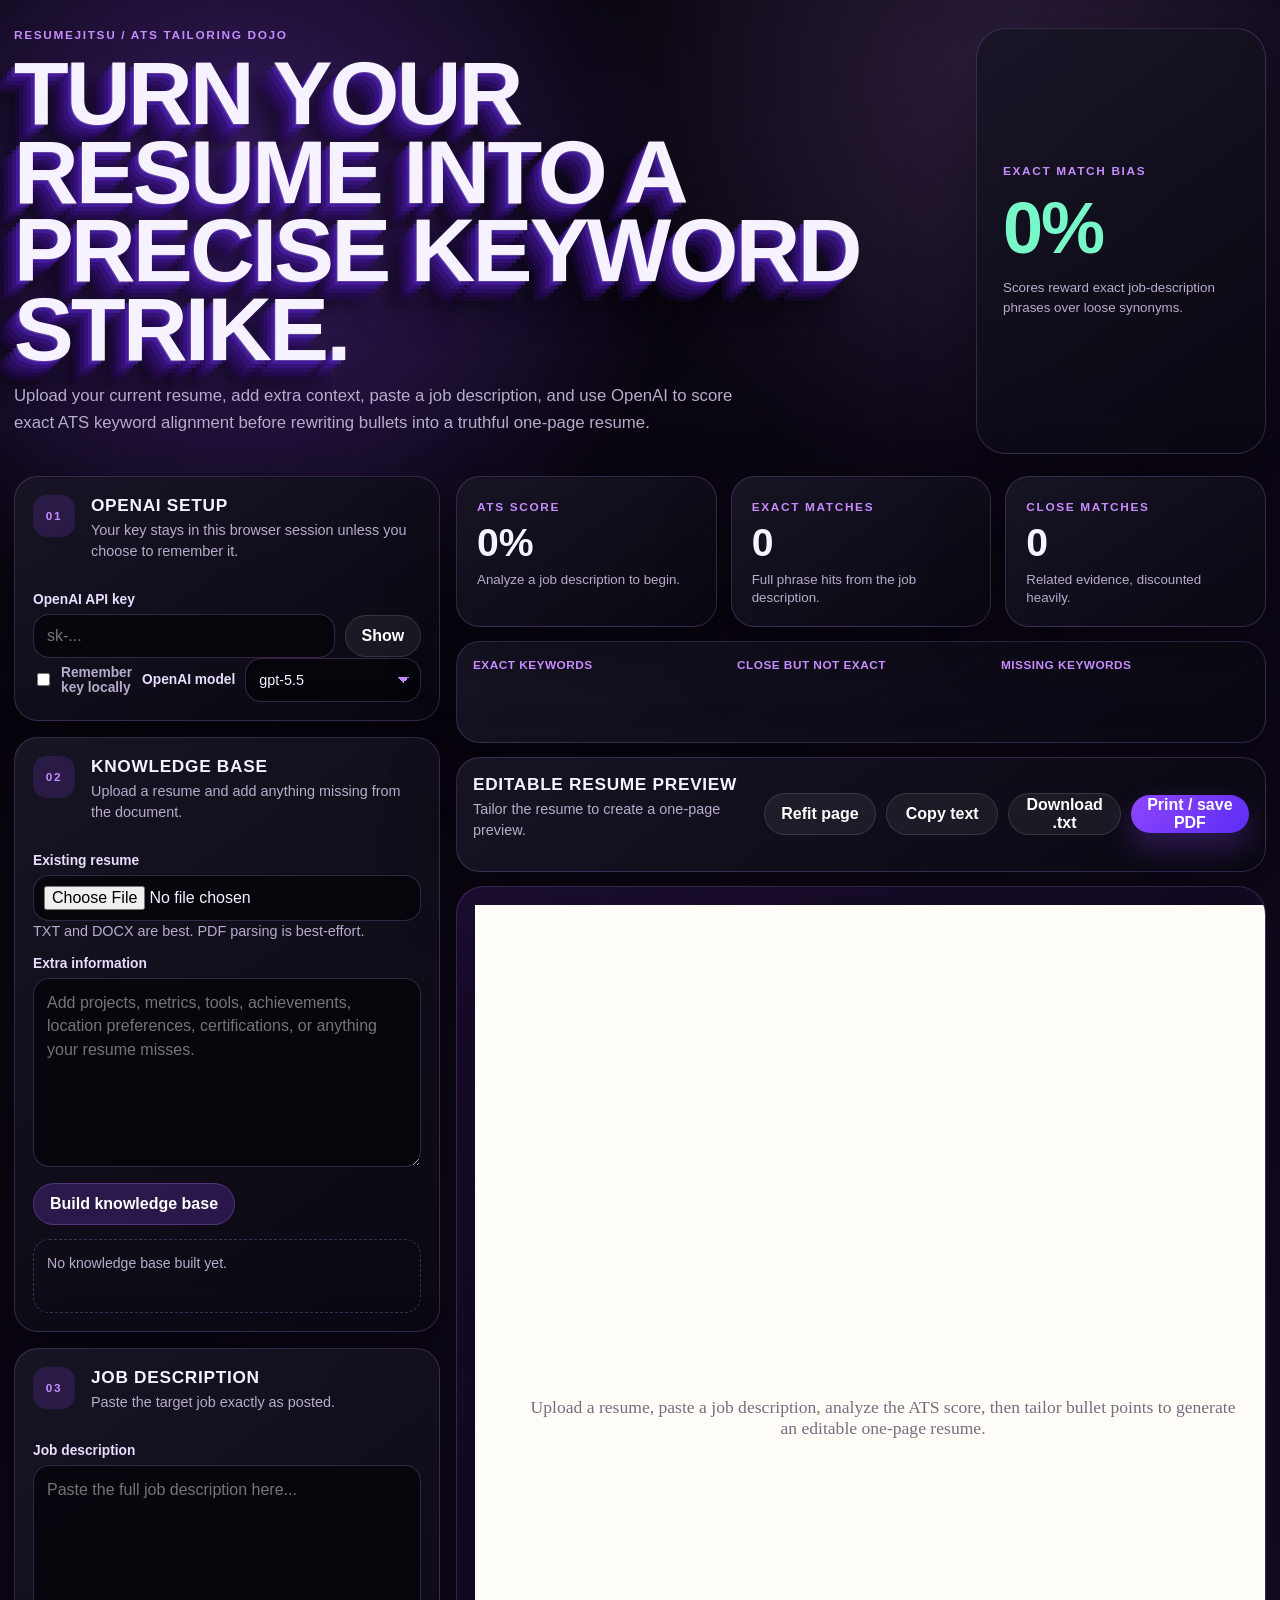
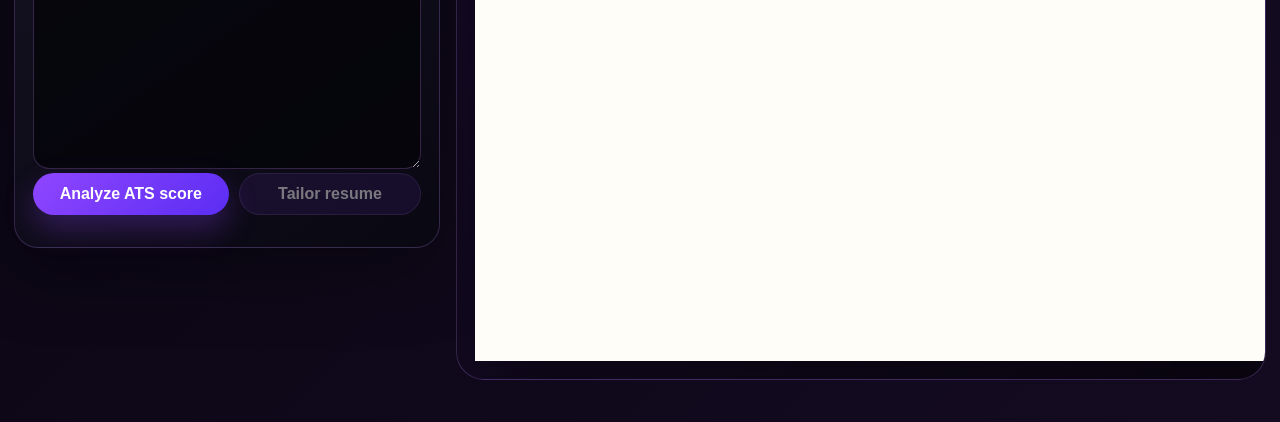
==== commit 7fc71a11: "mvp" ====
--- a/index.html
+++ b/index.html
@@ -8,7 +8,7 @@
       content="ResumeJitsu turns an uploaded resume and pasted job description into an editable, ATS-focused one-page resume."
     />
     <title>ResumeJitsu</title>
-    <link rel="stylesheet" href="styles.css" />
+    <link rel="stylesheet" href="styles.css?v=20260625-3" />
   </head>
   <body>
     <main class="shell">
@@ -49,8 +49,19 @@
                 <input id="rememberKey" type="checkbox" />
                 Remember key locally
               </label>
-              <label for="model">Model</label>
-              <input id="model" type="text" value="gpt-5.5" />
+              <label for="model">OpenAI model</label>
+              <select id="model">
+                <option value="gpt-5.5" selected>gpt-5.5</option>
+                <option value="gpt-5.1">gpt-5.1</option>
+                <option value="gpt-5">gpt-5</option>
+                <option value="gpt-5.4">gpt-5.4</option>
+                <option value="gpt-5.4-mini">gpt-5.4-mini</option>
+                <option value="gpt-4.1">gpt-4.1</option>
+                <option value="gpt-4.1-mini">gpt-4.1-mini</option>
+                <option value="gpt-4.1-nano">gpt-4.1-nano</option>
+                <option value="gpt-4o">gpt-4o</option>
+                <option value="gpt-4o-mini">gpt-4o-mini</option>
+              </select>
             </div>
           </div>
 
@@ -99,7 +110,7 @@
                 Analyze ATS score
               </button>
               <button id="tailorButton" type="button" class="secondary-button" disabled>
-                Tailor resume bullets
+                Tailor resume
               </button>
             </div>
             <p id="statusLine" class="status-line" role="status"></p>
@@ -174,6 +185,6 @@
     </main>
 
     <div id="toast" class="toast" role="status" aria-live="polite"></div>
-    <script src="app.js?v=20260624-1"></script>
+    <script src="app.js?v=20260625-5"></script>
   </body>
 </html>
--- a/styles.css
+++ b/styles.css
@@ -16,6 +16,10 @@
   --resume-font-size: 10.4pt;
   --resume-line-height: 1.22;
   --resume-section-gap: 8px;
+  --resume-padding-y: 48px;
+  --resume-padding-x: 48px;
+  --resume-bullet-indent: 12px;
+  --resume-bullet-padding: 0;
   --display-font: "Franklin Gothic Heavy", "Arial Narrow Bold", "Avenir Next Condensed", sans-serif;
 }
 
@@ -92,8 +96,12 @@
     -1px 1px 0 rgba(255, 255, 255, 0.18),
     -4px 4px 0 rgba(79, 31, 179, 0.6),
     -8px 8px 0 rgba(61, 22, 141, 0.56),
-    -12px 14px 18px rgba(0, 0, 0, 0.45),
-    -22px 24px 34px rgba(0, 0, 0, 0.32);
+    -12px 12px 0 rgba(49, 15, 115, 0.5),
+    -16px 16px 0 rgba(42, 12, 98, 0.45),
+    -20px 20px 0 rgba(33, 9, 78, 0.38),
+    -24px 24px 10px rgba(0, 0, 0, 0.28),
+    -30px 30px 20px rgba(0, 0, 0, 0.24),
+    -38px 38px 34px rgba(0, 0, 0, 0.18);
 }
 
 .hero-copy {
@@ -198,7 +206,8 @@
 }
 
 input,
-textarea {
+textarea,
+select {
   width: 100%;
   border: 1px solid rgba(199, 139, 255, 0.24);
   border-radius: 16px;
@@ -207,7 +216,8 @@
   outline: none;
 }
 
-input {
+input,
+select {
   min-height: 44px;
   padding: 0 13px;
 }
@@ -223,7 +233,8 @@
 }
 
 input:focus,
-textarea:focus {
+textarea:focus,
+select:focus {
   border-color: var(--purple-2);
   box-shadow: 0 0 0 4px rgba(143, 70, 255, 0.18);
 }
@@ -236,20 +247,60 @@
   align-items: center;
 }
 
+.button-row {
+  flex-wrap: nowrap;
+}
+
+.button-row > button {
+  min-width: 0;
+  flex: 1 1 0;
+}
+
+.button-row > .primary-button {
+  flex: 1.1 1 0;
+}
+
+.button-row > .secondary-button {
+  margin-top: 0;
+}
+
 .secret-row input {
   flex: 1;
 }
 
 .inline-row {
-  flex-wrap: wrap;
-}
-
-.inline-row label:not(.checkline) {
-  margin-left: auto;
-}
-
-.inline-row input[type="text"] {
-  width: 130px;
+  flex-wrap: nowrap;
+  justify-content: space-between;
+}
+
+.inline-row .checkline {
+  flex: 1 1 auto;
+  min-width: 0;
+  margin-top: 0;
+}
+
+.inline-row label[for="model"] {
+  margin: 0;
+  white-space: nowrap;
+}
+
+#model {
+  width: 176px;
+  flex: 0 0 176px;
+  min-height: 44px;
+  padding-right: 34px;
+  font-size: 0.9rem;
+  appearance: none;
+  -webkit-appearance: none;
+  -moz-appearance: none;
+  background-image:
+    linear-gradient(45deg, transparent 50%, var(--purple-2) 50%),
+    linear-gradient(135deg, var(--purple-2) 50%, transparent 50%);
+  background-position:
+    calc(100% - 17px) 18px,
+    calc(100% - 11px) 18px;
+  background-size: 6px 6px, 6px 6px;
+  background-repeat: no-repeat;
 }
 
 .checkline {
@@ -269,12 +320,16 @@
 .primary-button,
 .secondary-button,
 .ghost-button {
+  position: relative;
+  z-index: 0;
   min-height: 42px;
   border: 0;
   border-radius: 999px;
   padding: 0 16px;
   color: white;
   font-weight: 900;
+  isolation: isolate;
+  overflow: visible;
 }
 
 .primary-button {
@@ -416,7 +471,7 @@
   max-height: 1056px;
   margin: 0 auto;
   overflow: hidden;
-  padding: 48px 56px;
+  padding: var(--resume-padding-y) var(--resume-padding-x);
   color: var(--paper-ink);
   background: var(--paper);
   box-shadow: 0 28px 80px rgba(0, 0, 0, 0.45);
@@ -491,8 +546,18 @@
   gap: 12px;
 }
 
+.entry-head span:first-child,
+.entry-subhead span:first-child {
+  min-width: 0;
+}
+
 .entry-head {
   font-weight: 800;
+}
+
+.entry-head span:empty,
+.entry-subhead span:empty {
+  display: none;
 }
 
 .entry-subhead {
@@ -502,13 +567,13 @@
 }
 
 .resume-paper ul {
-  margin: 2px 0 0 15px;
+  margin: 2px 0 0 var(--resume-bullet-indent);
   padding: 0;
 }
 
 .resume-paper li {
   margin: 0 0 2px;
-  padding-left: 1px;
+  padding-left: var(--resume-bullet-padding);
 }
 
 .toast {
@@ -563,6 +628,20 @@
     flex-direction: column;
   }
 
+  .button-row > button {
+    width: 100%;
+    flex: 1 1 auto;
+  }
+
+  .inline-row {
+    flex-wrap: wrap;
+  }
+
+  #model {
+    width: 100%;
+    flex: 1 1 auto;
+  }
+
   .paper-wrap {
     padding: 10px;
   }
@@ -576,7 +655,12 @@
 }
 
 @media print {
+  html,
   body {
+    width: 8.5in;
+    height: 10.98in;
+    margin: 0;
+    overflow: hidden;
     background: white;
   }
 
@@ -590,14 +674,21 @@
   }
 
   .resume-paper {
-    position: absolute;
+    position: fixed;
     left: 0;
     top: 0;
     width: 8.5in;
-    min-height: 11in;
-    max-height: none;
+    height: 10.98in;
+    min-height: 0;
+    max-height: 10.98in;
+    margin: 0;
     padding: 0.45in 0.52in;
+    overflow: hidden;
+    transform: none;
+    border: 0;
     box-shadow: none;
+    break-after: avoid;
+    page-break-after: avoid;
   }
 
   @page {
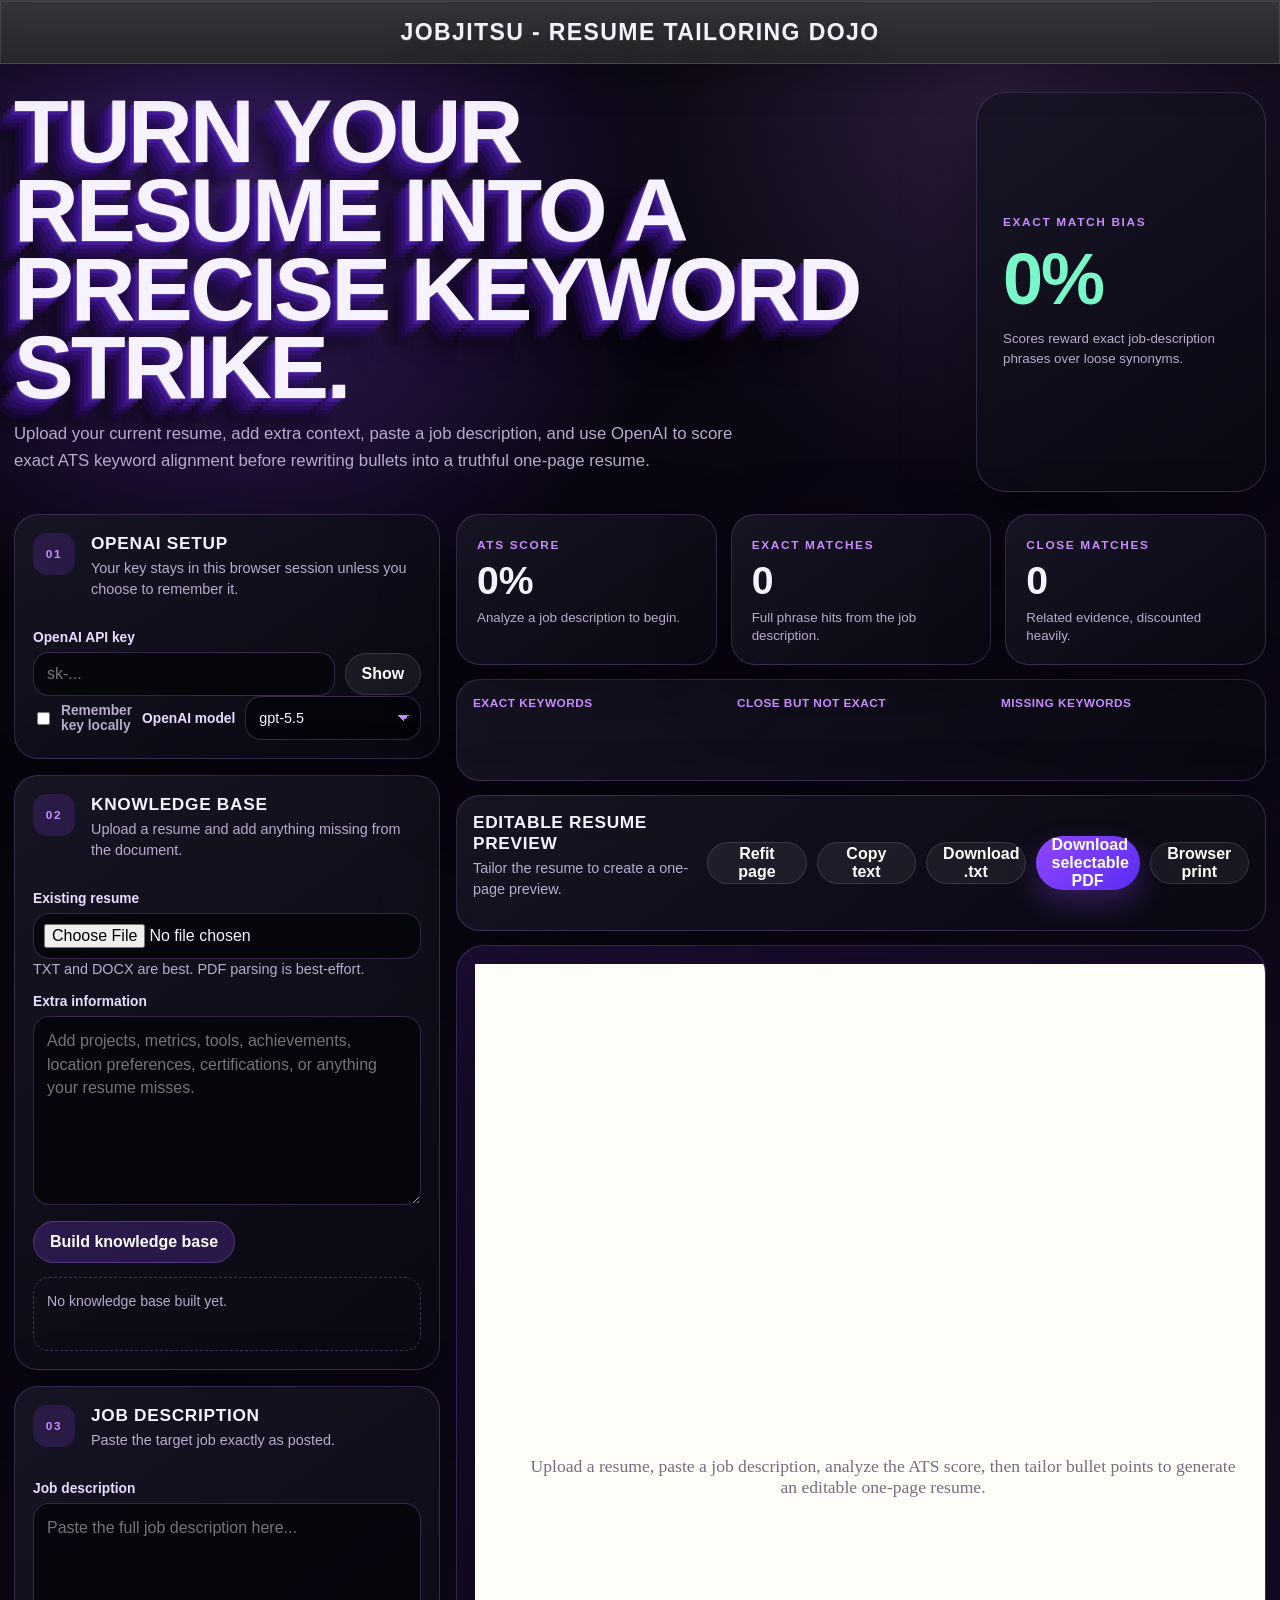
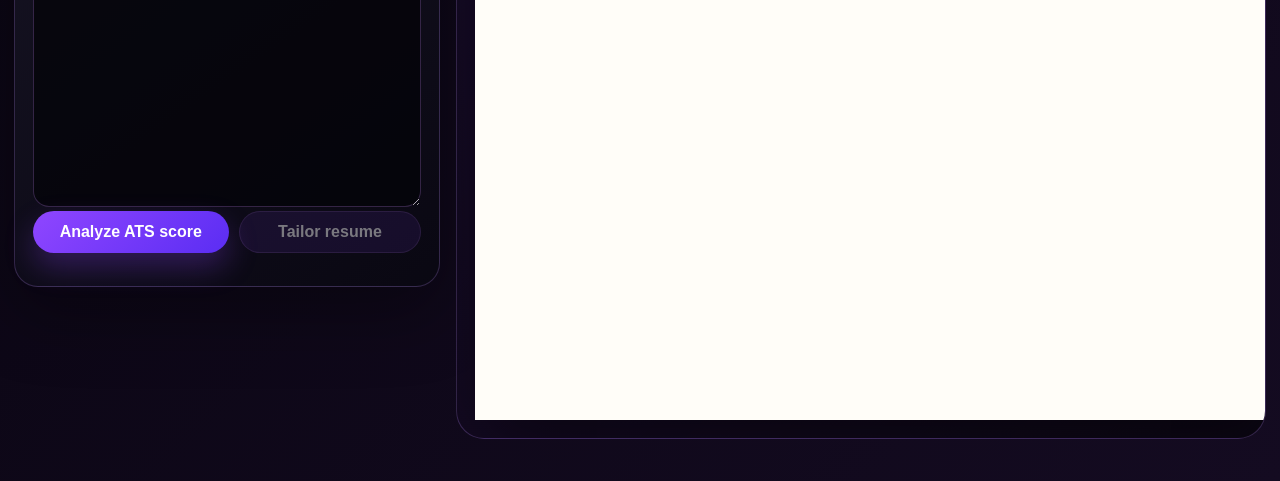
==== commit c05ce87c: "resume template works better, added banner" ====
--- a/index.html
+++ b/index.html
@@ -5,16 +5,18 @@
     <meta name="viewport" content="width=device-width, initial-scale=1.0" />
     <meta
       name="description"
-      content="ResumeJitsu turns an uploaded resume and pasted job description into an editable, ATS-focused one-page resume."
+      content="JobJitsu - Resume Tailoring Dojo turns an uploaded resume and pasted job description into an editable, ATS-focused one-page resume."
     />
-    <title>ResumeJitsu</title>
-    <link rel="stylesheet" href="styles.css?v=20260625-3" />
+    <title>JobJitsu - Resume Tailoring Dojo</title>
+    <link rel="stylesheet" href="styles.css?v=20260625-5" />
   </head>
   <body>
+    <div class="top-banner">
+      <p class="eyebrow">JobJitsu - Resume Tailoring Dojo</p>
+    </div>
     <main class="shell">
       <section class="hero">
         <div>
-          <p class="eyebrow">ResumeJitsu / ATS tailoring dojo</p>
           <h1>Turn your resume into a precise keyword strike.</h1>
           <p class="hero-copy">
             Upload your current resume, add extra context, paste a job description,
@@ -160,9 +162,10 @@
               <button id="refitButton" type="button" class="ghost-button">Refit page</button>
               <button id="copyButton" type="button" class="ghost-button">Copy text</button>
               <button id="downloadButton" type="button" class="ghost-button">Download .txt</button>
-              <button id="printButton" type="button" class="primary-button compact">
-                Print / save PDF
+              <button id="pdfButton" type="button" class="primary-button compact">
+                Download selectable PDF
               </button>
+              <button id="printButton" type="button" class="ghost-button">Browser print</button>
             </div>
           </div>
 
@@ -185,6 +188,7 @@
     </main>
 
     <div id="toast" class="toast" role="status" aria-live="polite"></div>
-    <script src="app.js?v=20260625-5"></script>
+    <div id="printRoot" aria-hidden="true"></div>
+    <script src="app.js?v=20260625-9"></script>
   </body>
 </html>
--- a/styles.css
+++ b/styles.css
@@ -55,7 +55,7 @@
 .shell {
   width: min(1500px, calc(100vw - 28px));
   margin: 0 auto;
-  padding: 28px 0 42px;
+  padding: 92px 0 42px;
 }
 
 .hero {
@@ -64,6 +64,39 @@
   gap: 22px;
   align-items: stretch;
   margin-bottom: 22px;
+}
+
+.top-banner {
+  position: fixed;
+  top: 0;
+  left: 0;
+  right: 0;
+  z-index: 50;
+  display: flex;
+  align-items: center;
+  justify-content: center;
+  width: 100%;
+  min-height: 64px;
+  padding: 14px 24px;
+  border: 1px solid rgba(255, 255, 255, 0.1);
+  background: linear-gradient(180deg, rgba(54, 54, 58, 0.98), rgba(39, 39, 43, 0.98));
+  box-shadow:
+    inset 0 1px 0 rgba(255, 255, 255, 0.08),
+    0 14px 36px rgba(0, 0, 0, 0.24);
+  transition:
+    min-height 180ms ease,
+    padding 180ms ease,
+    background 180ms ease,
+    box-shadow 180ms ease;
+}
+
+.top-banner.is-compact {
+  min-height: 50px;
+  padding: 9px 20px;
+  background: linear-gradient(180deg, rgba(46, 46, 50, 0.97), rgba(34, 34, 38, 0.97));
+  box-shadow:
+    inset 0 1px 0 rgba(255, 255, 255, 0.06),
+    0 10px 26px rgba(0, 0, 0, 0.2);
 }
 
 .eyebrow,
@@ -76,6 +109,24 @@
   font-weight: 800;
   letter-spacing: 0.14em;
   text-transform: uppercase;
+}
+
+.top-banner .eyebrow {
+  margin: 0;
+  color: #f4f1fb;
+  font-family: var(--display-font);
+  font-size: clamp(1.1rem, 1.8vw, 1.55rem);
+  letter-spacing: 0.06em;
+  text-align: center;
+  text-shadow:
+    0 1px 0 rgba(255, 255, 255, 0.12),
+    0 10px 24px rgba(0, 0, 0, 0.26);
+  transition: font-size 180ms ease, letter-spacing 180ms ease;
+}
+
+.top-banner.is-compact .eyebrow {
+  font-size: clamp(0.98rem, 1.5vw, 1.3rem);
+  letter-spacing: 0.05em;
 }
 
 h1,
@@ -599,6 +650,10 @@
   transform: translateY(0);
 }
 
+#printRoot {
+  display: none;
+}
+
 @media (max-width: 1100px) {
   .hero,
   .grid {
@@ -619,7 +674,16 @@
 @media (max-width: 740px) {
   .shell {
     width: min(100vw - 16px, 680px);
-    padding-top: 14px;
+    padding-top: 82px;
+  }
+
+  .top-banner {
+    min-height: 0;
+  }
+
+  .top-banner .eyebrow {
+    font-size: 0.98rem;
+    line-height: 1.3;
   }
 
   .button-row,
@@ -664,19 +728,29 @@
     background: white;
   }
 
-  body * {
-    visibility: hidden;
-  }
-
-  .resume-paper,
-  .resume-paper * {
-    visibility: visible;
-  }
-
-  .resume-paper {
-    position: fixed;
-    left: 0;
-    top: 0;
+  body > *:not(#printRoot) {
+    display: none !important;
+  }
+
+  #printRoot {
+    display: block;
+    width: 8.5in;
+    height: 10.98in;
+    margin: 0;
+    padding: 0;
+    background: white;
+  }
+
+  #printRoot .resume-paper,
+  #printRoot .resume-paper * {
+    filter: none !important;
+    text-shadow: none !important;
+    -webkit-print-color-adjust: exact;
+    print-color-adjust: exact;
+  }
+
+  #printRoot .resume-paper {
+    position: static;
     width: 8.5in;
     height: 10.98in;
     min-height: 0;
@@ -685,6 +759,7 @@
     padding: 0.45in 0.52in;
     overflow: hidden;
     transform: none;
+    outline: none;
     border: 0;
     box-shadow: none;
     break-after: avoid;
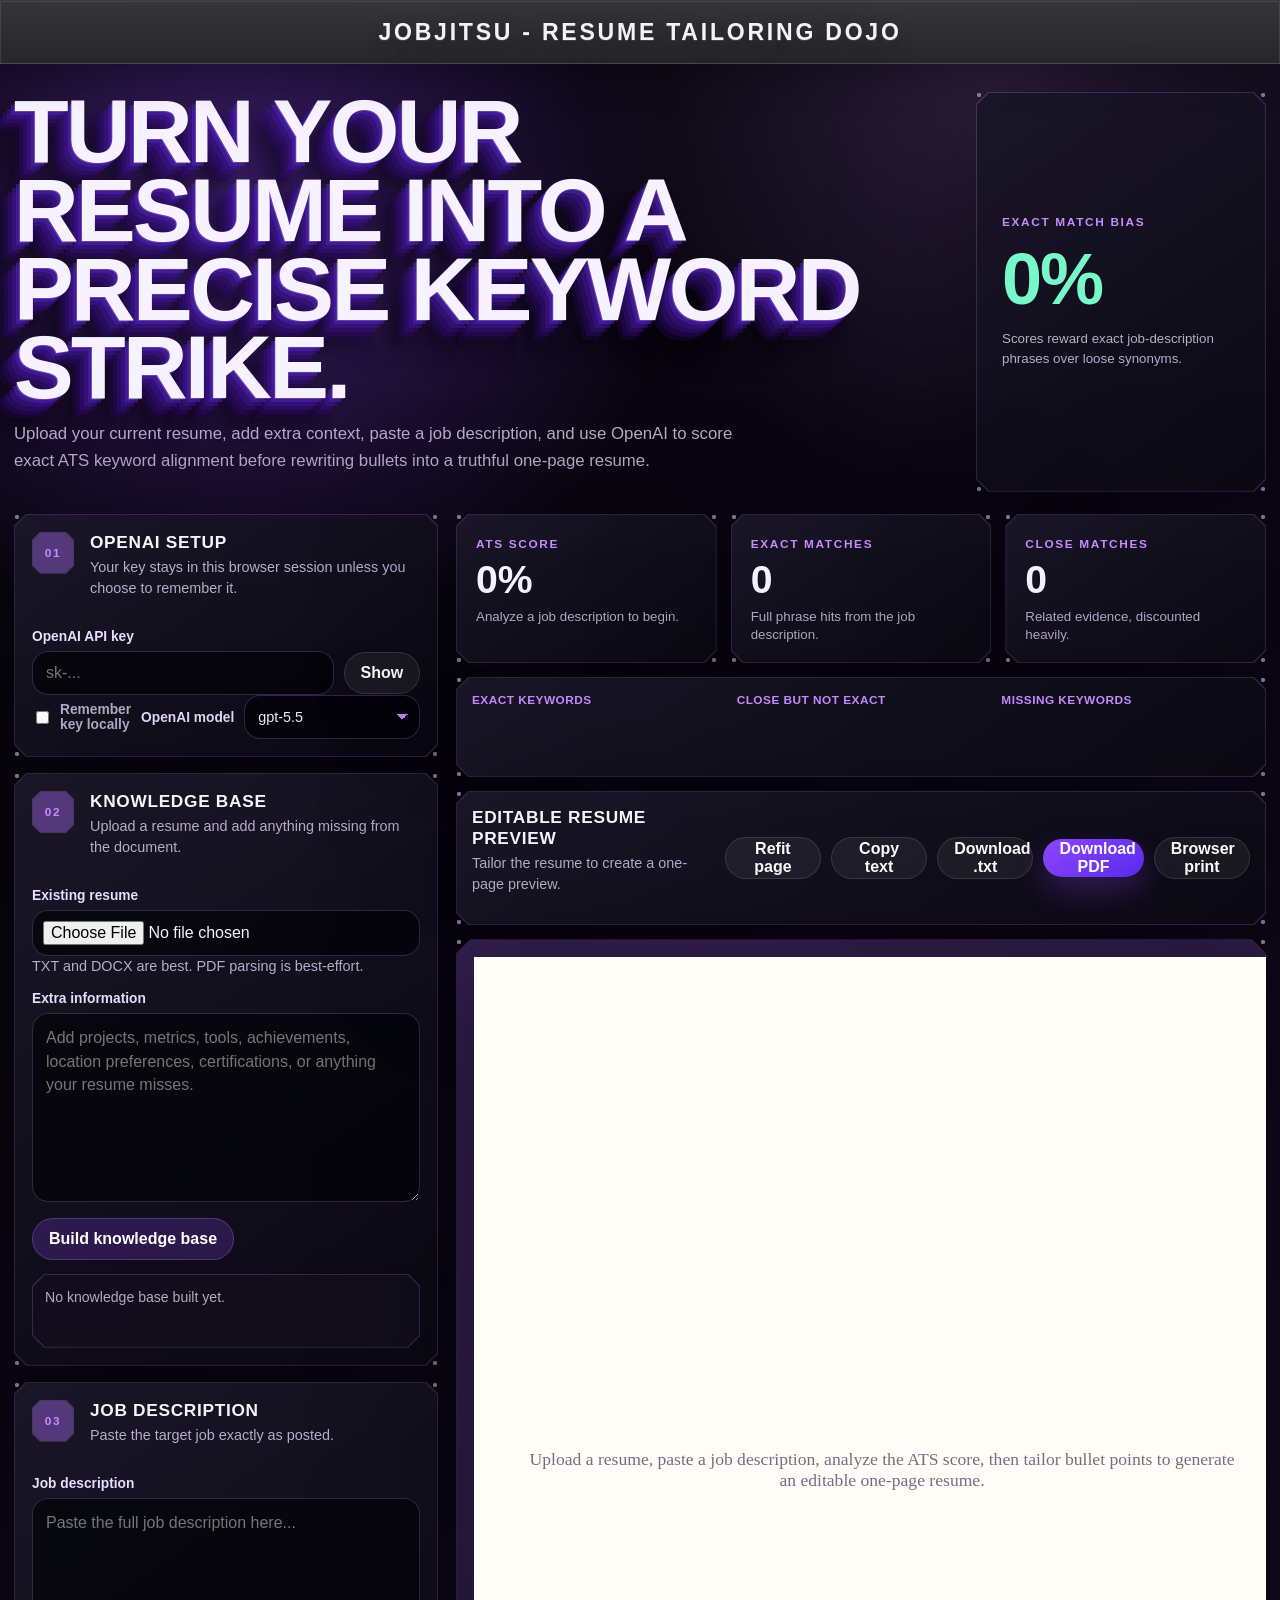
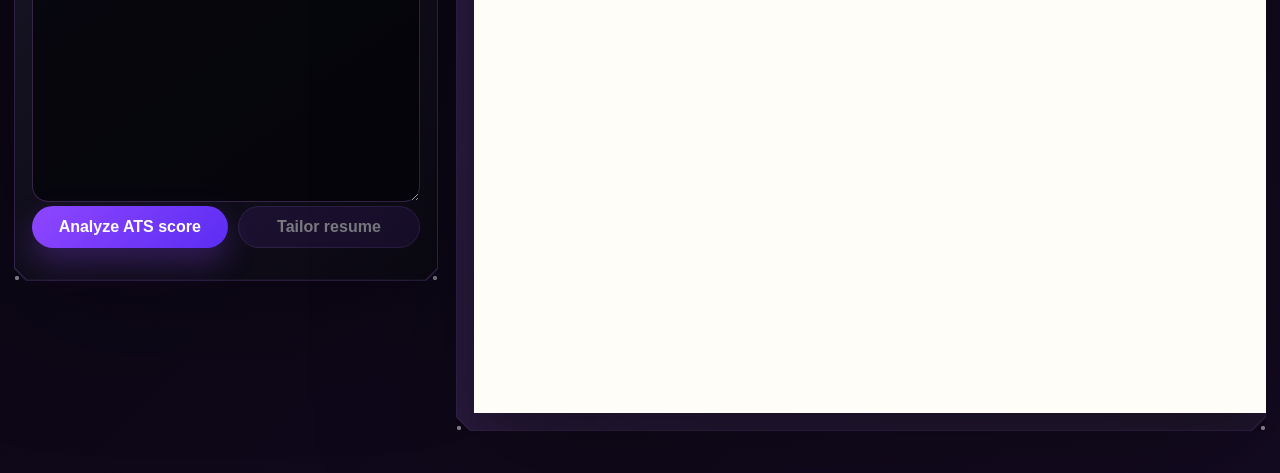
==== commit 594124c1: "css changes" ====
--- a/index.html
+++ b/index.html
@@ -162,26 +162,26 @@
               <button id="refitButton" type="button" class="ghost-button">Refit page</button>
               <button id="copyButton" type="button" class="ghost-button">Copy text</button>
               <button id="downloadButton" type="button" class="ghost-button">Download .txt</button>
-              <button id="pdfButton" type="button" class="primary-button compact">
-                Download selectable PDF
-              </button>
+              <button id="pdfButton" type="button" class="primary-button compact">Download PDF</button>
               <button id="printButton" type="button" class="ghost-button">Browser print</button>
             </div>
           </div>
 
-          <div class="paper-wrap">
-            <article
-              id="resumePreview"
-              class="resume-paper"
-              contenteditable="true"
-              spellcheck="true"
-              aria-label="Editable tailored resume"
-            >
-              <div class="empty-state">
-                Upload a resume, paste a job description, analyze the ATS score, then tailor
-                bullet points to generate an editable one-page resume.
-              </div>
-            </article>
+          <div class="paper-wrap-frame">
+            <div class="paper-wrap">
+              <article
+                id="resumePreview"
+                class="resume-paper"
+                contenteditable="true"
+                spellcheck="true"
+                aria-label="Editable tailored resume"
+              >
+                <div class="empty-state">
+                  Upload a resume, paste a job description, analyze the ATS score, then tailor
+                  bullet points to generate an editable one-page resume.
+                </div>
+              </article>
+            </div>
           </div>
         </section>
       </section>
--- a/styles.css
+++ b/styles.css
@@ -21,6 +21,8 @@
   --resume-bullet-indent: 12px;
   --resume-bullet-padding: 0;
   --display-font: "Franklin Gothic Heavy", "Arial Narrow Bold", "Avenir Next Condensed", sans-serif;
+  --banner-font: "Agency FB", "Bahnschrift SemiCondensed", "Franklin Gothic Demi Cond", "Aptos Narrow", sans-serif;
+  --bevel-size: 12px;
 }
 
 * {
@@ -114,9 +116,9 @@
 .top-banner .eyebrow {
   margin: 0;
   color: #f4f1fb;
-  font-family: var(--display-font);
+  font-family: var(--banner-font);
   font-size: clamp(1.1rem, 1.8vw, 1.55rem);
-  letter-spacing: 0.06em;
+  letter-spacing: 0.12em;
   text-align: center;
   text-shadow:
     0 1px 0 rgba(255, 255, 255, 0.12),
@@ -126,7 +128,7 @@
 
 .top-banner.is-compact .eyebrow {
   font-size: clamp(0.98rem, 1.5vw, 1.3rem);
-  letter-spacing: 0.05em;
+  letter-spacing: 0.1em;
 }
 
 h1,
@@ -167,9 +169,66 @@
 .scoreboard article,
 .keyword-board,
 .preview-toolbar {
-  border: 1px solid var(--line);
-  background: linear-gradient(145deg, rgba(24, 21, 37, 0.94), rgba(10, 8, 18, 0.96));
-  box-shadow: 0 24px 70px rgba(0, 0, 0, 0.35);
+  position: relative;
+  isolation: isolate;
+  border: 0;
+  background: transparent;
+  filter: drop-shadow(0 24px 70px rgba(0, 0, 0, 0.35));
+}
+
+.hero-card,
+.panel-block,
+.scoreboard article,
+.keyword-board,
+.preview-toolbar,
+.knowledge-preview,
+.paper-wrap {
+  --corner-dot-size: 6px;
+  --corner-dot-color: rgba(244, 241, 251, 0.48);
+  background-image:
+    radial-gradient(circle, var(--corner-dot-color) 0 45%, transparent 55%),
+    radial-gradient(circle, var(--corner-dot-color) 0 45%, transparent 55%),
+    radial-gradient(circle, var(--corner-dot-color) 0 45%, transparent 55%),
+    radial-gradient(circle, var(--corner-dot-color) 0 45%, transparent 55%);
+  background-repeat: no-repeat;
+  background-size:
+    var(--corner-dot-size) var(--corner-dot-size),
+    var(--corner-dot-size) var(--corner-dot-size),
+    var(--corner-dot-size) var(--corner-dot-size),
+    var(--corner-dot-size) var(--corner-dot-size);
+  background-position:
+    left top,
+    right top,
+    right bottom,
+    left bottom;
+}
+
+.hero-card::before,
+.panel-block::before,
+.scoreboard article::before,
+.keyword-board::before,
+.preview-toolbar::before,
+.knowledge-preview::before,
+.paper-wrap::before,
+.step::before {
+  content: "";
+  position: absolute;
+  inset: 0;
+  z-index: -2;
+}
+
+.hero-card::after,
+.panel-block::after,
+.scoreboard article::after,
+.keyword-board::after,
+.preview-toolbar::after,
+.knowledge-preview::after,
+.paper-wrap::after,
+.step::after {
+  content: "";
+  position: absolute;
+  inset: 1px;
+  z-index: -1;
 }
 
 .hero-card {
@@ -178,7 +237,43 @@
   justify-content: center;
   min-height: 240px;
   padding: 26px;
-  border-radius: 30px;
+}
+
+.hero-card::before,
+.panel-block::before,
+.scoreboard article::before,
+.keyword-board::before,
+.preview-toolbar::before,
+.knowledge-preview::before {
+  background: var(--line);
+  clip-path: polygon(
+    var(--bevel-size) 0,
+    calc(100% - var(--bevel-size)) 0,
+    100% var(--bevel-size),
+    100% calc(100% - var(--bevel-size)),
+    calc(100% - var(--bevel-size)) 100%,
+    var(--bevel-size) 100%,
+    0 calc(100% - var(--bevel-size)),
+    0 var(--bevel-size)
+  );
+}
+
+.hero-card::after,
+.panel-block::after,
+.scoreboard article::after,
+.keyword-board::after,
+.preview-toolbar::after {
+  background: linear-gradient(145deg, rgba(24, 21, 37, 0.94), rgba(10, 8, 18, 0.96));
+  clip-path: polygon(
+    var(--bevel-size) 0,
+    calc(100% - var(--bevel-size)) 0,
+    100% var(--bevel-size),
+    100% calc(100% - var(--bevel-size)),
+    calc(100% - var(--bevel-size)) 100%,
+    var(--bevel-size) 100%,
+    0 calc(100% - var(--bevel-size)),
+    0 var(--bevel-size)
+  );
 }
 
 .hero-card strong {
@@ -211,7 +306,6 @@
 
 .panel-block {
   padding: 18px;
-  border-radius: 24px;
 }
 
 .block-heading {
@@ -222,12 +316,42 @@
 }
 
 .step {
+  position: relative;
+  isolation: isolate;
   display: grid;
   place-items: center;
   width: 42px;
   height: 42px;
-  border-radius: 14px;
+  background: transparent;
+}
+
+.step::before {
+  background: rgba(199, 139, 255, 0.28);
+  clip-path: polygon(
+    8px 0,
+    calc(100% - 8px) 0,
+    100% 8px,
+    100% calc(100% - 8px),
+    calc(100% - 8px) 100%,
+    8px 100%,
+    0 calc(100% - 8px),
+    0 8px
+  );
+}
+
+.step::after {
+  inset: 1px;
   background: rgba(143, 70, 255, 0.16);
+  clip-path: polygon(
+    8px 0,
+    calc(100% - 8px) 0,
+    100% 8px,
+    100% calc(100% - 8px),
+    calc(100% - 8px) 100%,
+    8px 100%,
+    0 calc(100% - 8px),
+    0 8px
+  );
 }
 
 .block-heading h2,
@@ -409,18 +533,58 @@
 }
 
 .knowledge-preview {
+  position: relative;
+  isolation: isolate;
   min-height: 74px;
   margin-top: 14px;
   padding: 13px;
-  border: 1px dashed rgba(199, 139, 255, 0.28);
-  border-radius: 16px;
+  border: 0;
+  background: transparent;
   color: var(--muted);
   font-size: 0.88rem;
   line-height: 1.45;
 }
 
+.knowledge-preview::after {
+  background: rgba(9, 7, 16, 0.78);
+  clip-path: polygon(
+    var(--bevel-size) 0,
+    calc(100% - var(--bevel-size)) 0,
+    100% var(--bevel-size),
+    100% calc(100% - var(--bevel-size)),
+    calc(100% - var(--bevel-size)) 100%,
+    var(--bevel-size) 100%,
+    0 calc(100% - var(--bevel-size)),
+    0 var(--bevel-size)
+  );
+}
+
 .workspace {
   min-width: 0;
+}
+
+.paper-wrap-frame {
+  position: relative;
+}
+
+.paper-wrap-frame::before {
+  content: "";
+  position: absolute;
+  inset: 0;
+  z-index: 20;
+  pointer-events: none;
+  background-image:
+    radial-gradient(circle, rgba(244, 241, 251, 0.48) 0 45%, transparent 55%),
+    radial-gradient(circle, rgba(244, 241, 251, 0.48) 0 45%, transparent 55%),
+    radial-gradient(circle, rgba(244, 241, 251, 0.48) 0 45%, transparent 55%),
+    radial-gradient(circle, rgba(244, 241, 251, 0.48) 0 45%, transparent 55%);
+  background-repeat: no-repeat;
+  background-size: 6px 6px, 6px 6px, 6px 6px, 6px 6px;
+  background-position:
+    left top,
+    right top,
+    right bottom,
+    left bottom;
 }
 
 .scoreboard {
@@ -432,7 +596,6 @@
 .scoreboard article {
   min-height: 128px;
   padding: 20px;
-  border-radius: 24px;
 }
 
 .scoreboard strong {
@@ -452,7 +615,6 @@
   gap: 16px;
   margin: 14px 0;
   padding: 16px;
-  border-radius: 24px;
 }
 
 .keyword-board h2 {
@@ -503,17 +665,46 @@
   align-items: center;
   margin-bottom: 14px;
   padding: 16px;
-  border-radius: 24px;
 }
 
 .paper-wrap {
+  position: relative;
+  isolation: isolate;
   overflow: auto;
   padding: 18px;
-  border: 1px solid var(--line);
-  border-radius: 28px;
+  border: 0;
+  background: transparent;
+  filter: drop-shadow(0 24px 70px rgba(0, 0, 0, 0.35));
+}
+
+.paper-wrap::before {
+  background: var(--line);
+  clip-path: polygon(
+    14px 0,
+    calc(100% - 14px) 0,
+    100% 14px,
+    100% calc(100% - 14px),
+    calc(100% - 14px) 100%,
+    14px 100%,
+    0 calc(100% - 14px),
+    0 14px
+  );
+}
+
+.paper-wrap::after {
   background:
     linear-gradient(135deg, rgba(143, 70, 255, 0.16), transparent),
     rgba(0, 0, 0, 0.32);
+  clip-path: polygon(
+    14px 0,
+    calc(100% - 14px) 0,
+    100% 14px,
+    100% calc(100% - 14px),
+    calc(100% - 14px) 100%,
+    14px 100%,
+    0 calc(100% - 14px),
+    0 14px
+  );
 }
 
 .resume-paper {
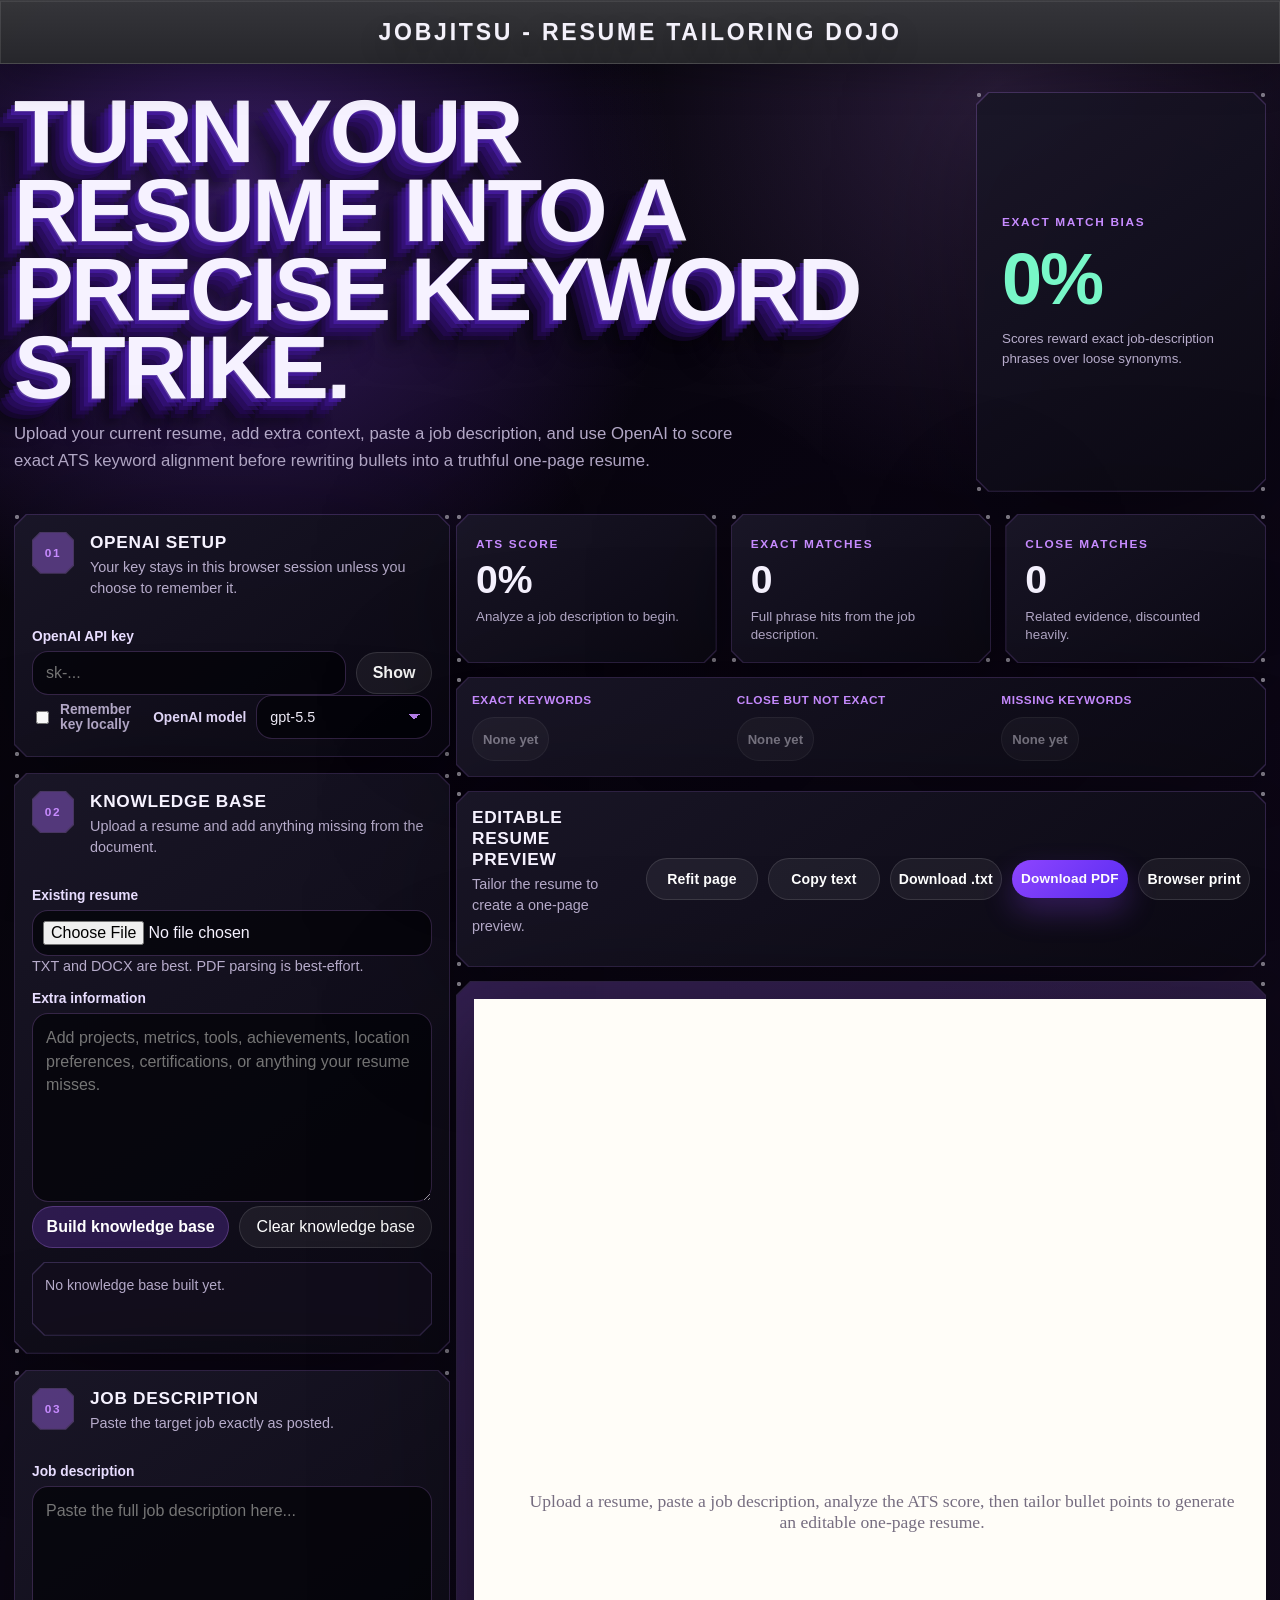
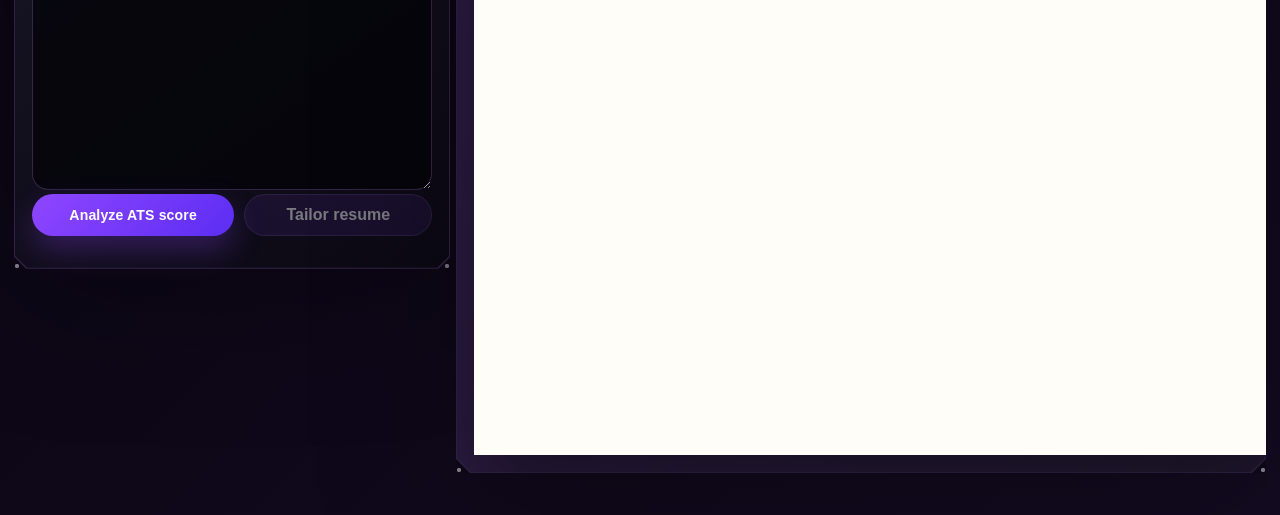
==== commit f098d197: "added placeholder chips in the skills section" ====
--- a/index.html
+++ b/index.html
@@ -85,9 +85,14 @@
               rows="7"
               placeholder="Add projects, metrics, tools, achievements, location preferences, certifications, or anything your resume misses."
             ></textarea>
-            <button id="buildKnowledge" type="button" class="secondary-button">
-              Build knowledge base
-            </button>
+            <div class="button-row">
+              <button id="buildKnowledge" type="button" class="secondary-button">
+                Build knowledge base
+              </button>
+              <button id="clearKnowledge" type="button" class="ghost-button">
+                Clear knowledge base
+              </button>
+            </div>
             <div id="knowledgePreview" class="knowledge-preview" aria-live="polite">
               No knowledge base built yet.
             </div>
--- a/styles.css
+++ b/styles.css
@@ -428,11 +428,17 @@
 
 .button-row > button {
   min-width: 0;
-  flex: 1 1 0;
+  flex: 1.15 1 0;
+  display: flex;
+  align-items: center;
+  justify-content: center;
+  white-space: nowrap;
+  line-height: 1;
+  text-align: center;
 }
 
 .button-row > .primary-button {
-  flex: 1.1 1 0;
+  flex: 1.3 1 0;
 }
 
 .button-row > .secondary-button {
@@ -516,6 +522,24 @@
   margin-top: 12px;
   background: rgba(143, 70, 255, 0.22);
   border: 1px solid rgba(199, 139, 255, 0.26);
+}
+
+.button-row > .ghost-button,
+.button-row > .primary-button {
+  padding-inline: 14px;
+  font-size: 0.88rem;
+  letter-spacing: 0.01em;
+}
+
+.button-row > .compact {
+  padding-inline: 12px;
+  font-size: 0.85rem;
+}
+
+#clearKnowledge {
+  font-size: inherit;
+  letter-spacing: inherit;
+  font-weight: inherit;
 }
 
 .ghost-button {
@@ -642,6 +666,10 @@
   border: 1px solid rgba(255, 255, 255, 0.12);
 }
 
+.chip-placeholder {
+  opacity: 0.45;
+}
+
 .chip.exact {
   color: #05140f;
   background: var(--success);
@@ -886,6 +914,9 @@
   .button-row > button {
     width: 100%;
     flex: 1 1 auto;
+    padding-inline: 14px;
+    white-space: nowrap;
+    justify-content: center;
   }
 
   .inline-row {
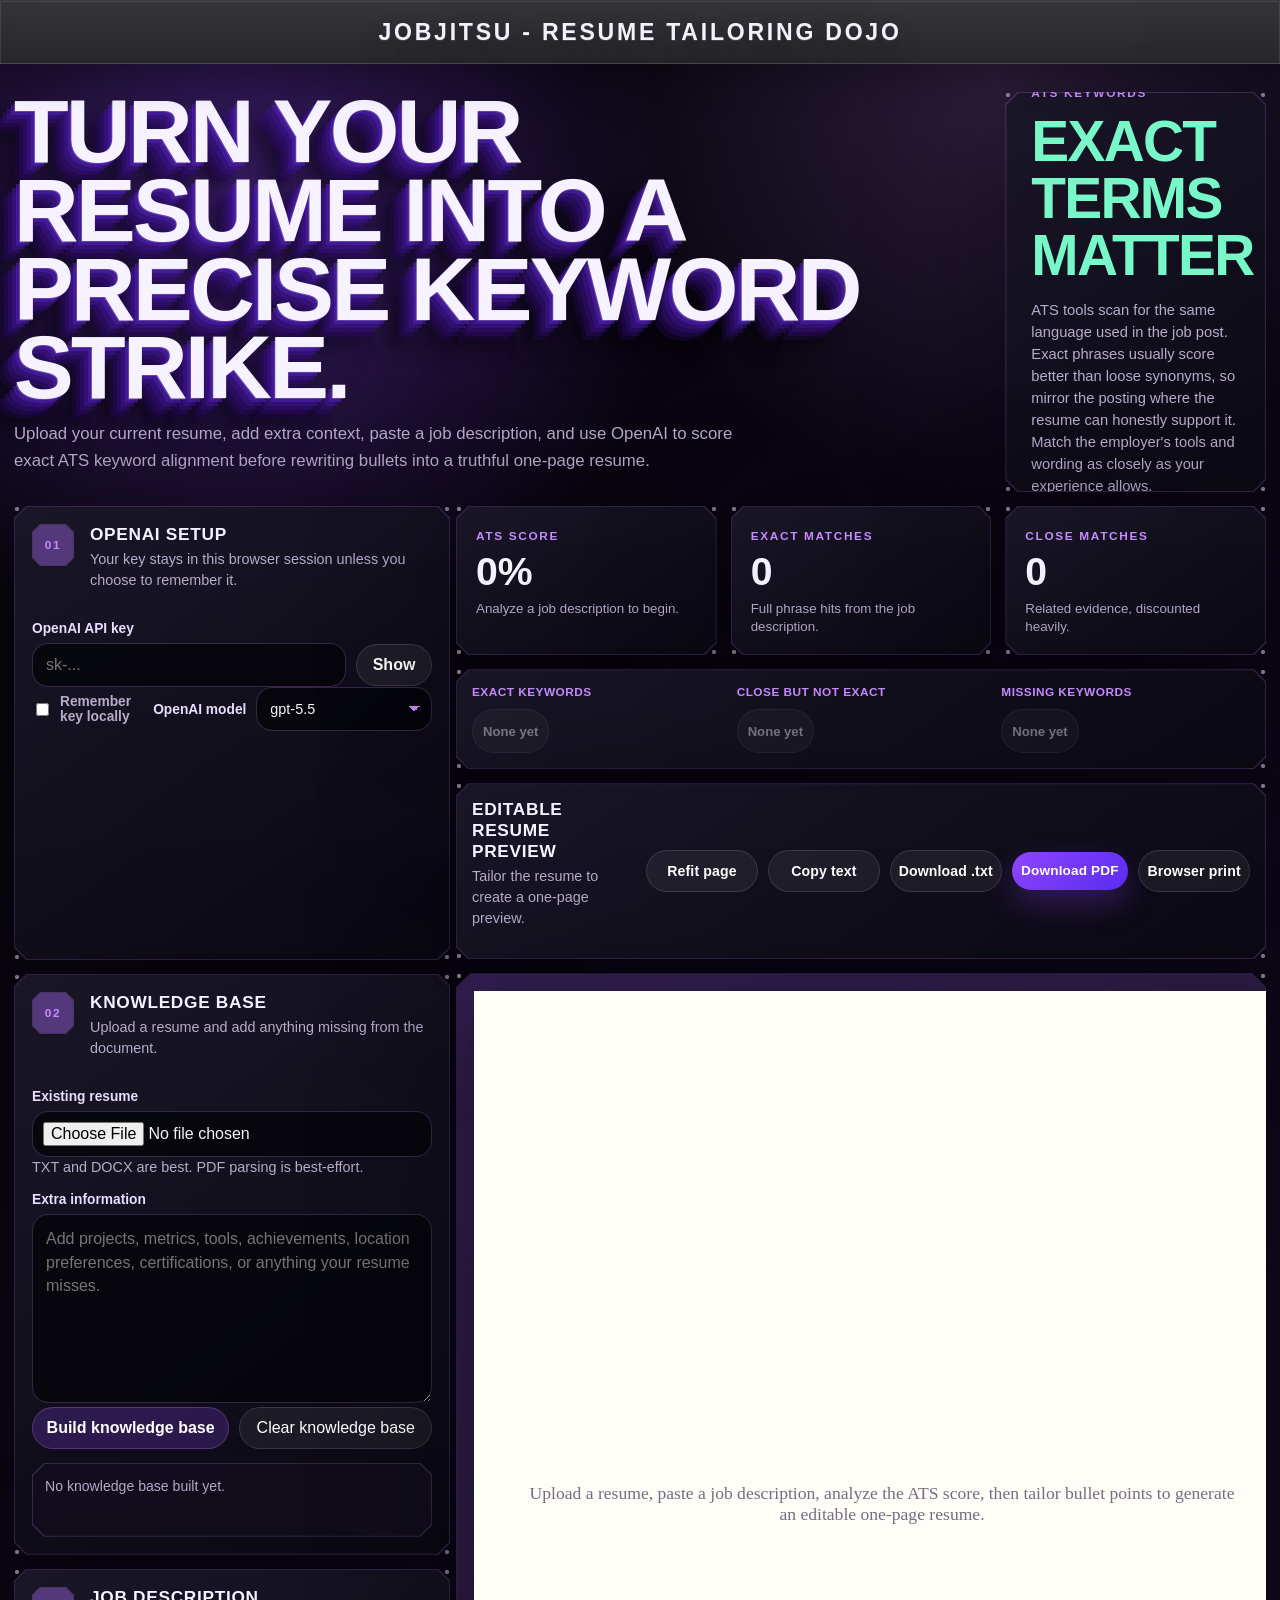
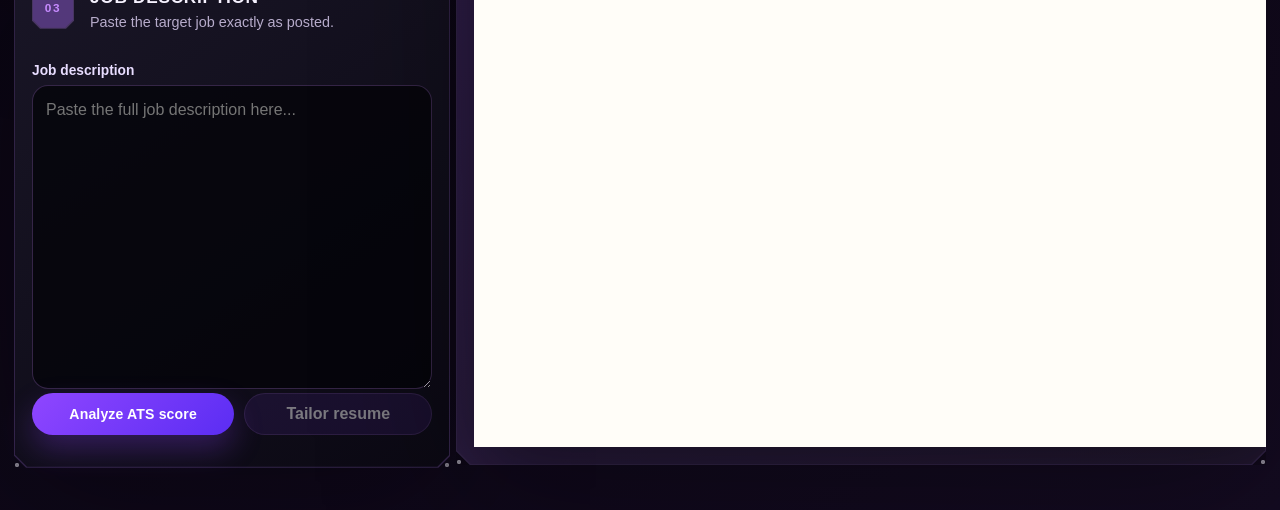
==== commit ffcf1aa1: "fixed inconsistencies in spacing, all the boxes are now in a perfect grid" ====
--- a/index.html
+++ b/index.html
@@ -25,9 +25,14 @@
           </p>
         </div>
         <div class="hero-card">
-          <span>Exact match bias</span>
-          <strong id="heroScore">0%</strong>
-          <small>Scores reward exact job-description phrases over loose synonyms.</small>
+          <span>ATS keywords</span>
+          <strong id="heroScore">Exact terms matter</strong>
+          <small>
+            ATS tools scan for the same language used in the job post. Exact phrases
+            usually score better than loose synonyms, so mirror the posting where the
+            resume can honestly support it. Match the employer's tools and wording
+            as closely as your experience allows.
+          </small>
         </div>
       </section>
 
--- a/styles.css
+++ b/styles.css
@@ -58,14 +58,16 @@
   width: min(1500px, calc(100vw - 28px));
   margin: 0 auto;
   padding: 92px 0 42px;
+  --workspace-width: calc(min(1500px, calc(100vw - 28px)) - 420px - 22px);
+  --hero-card-width: calc((var(--workspace-width) - 28px) / 3);
 }
 
 .hero {
   display: grid;
-  grid-template-columns: minmax(0, 1fr) 290px;
-  gap: 22px;
-  align-items: stretch;
-  margin-bottom: 22px;
+  grid-template-columns: minmax(0, 1fr) minmax(0, var(--hero-card-width));
+  gap: 14px;
+  align-items: start;
+  margin-bottom: 14px;
 }
 
 .top-banner {
@@ -234,9 +236,13 @@
 .hero-card {
   display: flex;
   flex-direction: column;
+  align-items: flex-start;
   justify-content: center;
-  min-height: 240px;
+  height: var(--hero-heading-height, auto);
+  min-height: 0;
   padding: 26px;
+  align-self: start;
+  overflow: hidden;
 }
 
 .hero-card::before,
@@ -280,7 +286,7 @@
   display: block;
   margin: 14px 0;
   font-family: var(--display-font);
-  font-size: 4.5rem;
+  font-size: 3.55rem;
   line-height: 1;
   color: var(--success);
   letter-spacing: -0.03em;
@@ -288,8 +294,13 @@
 }
 
 .hero-card small {
+  display: block;
+  width: 100%;
   color: var(--muted);
+  font-size: 0.92rem;
   line-height: 1.5;
+  text-align: left;
+  text-wrap: balance;
 }
 
 .grid {
@@ -300,12 +311,17 @@
 
 .control-panel {
   display: grid;
-  gap: 16px;
+  gap: 14px;
   align-content: start;
 }
 
 .panel-block {
   padding: 18px;
+}
+
+.control-panel .panel-block:first-child {
+  height: var(--openai-panel-height, auto);
+  min-height: 0;
 }
 
 .block-heading {
